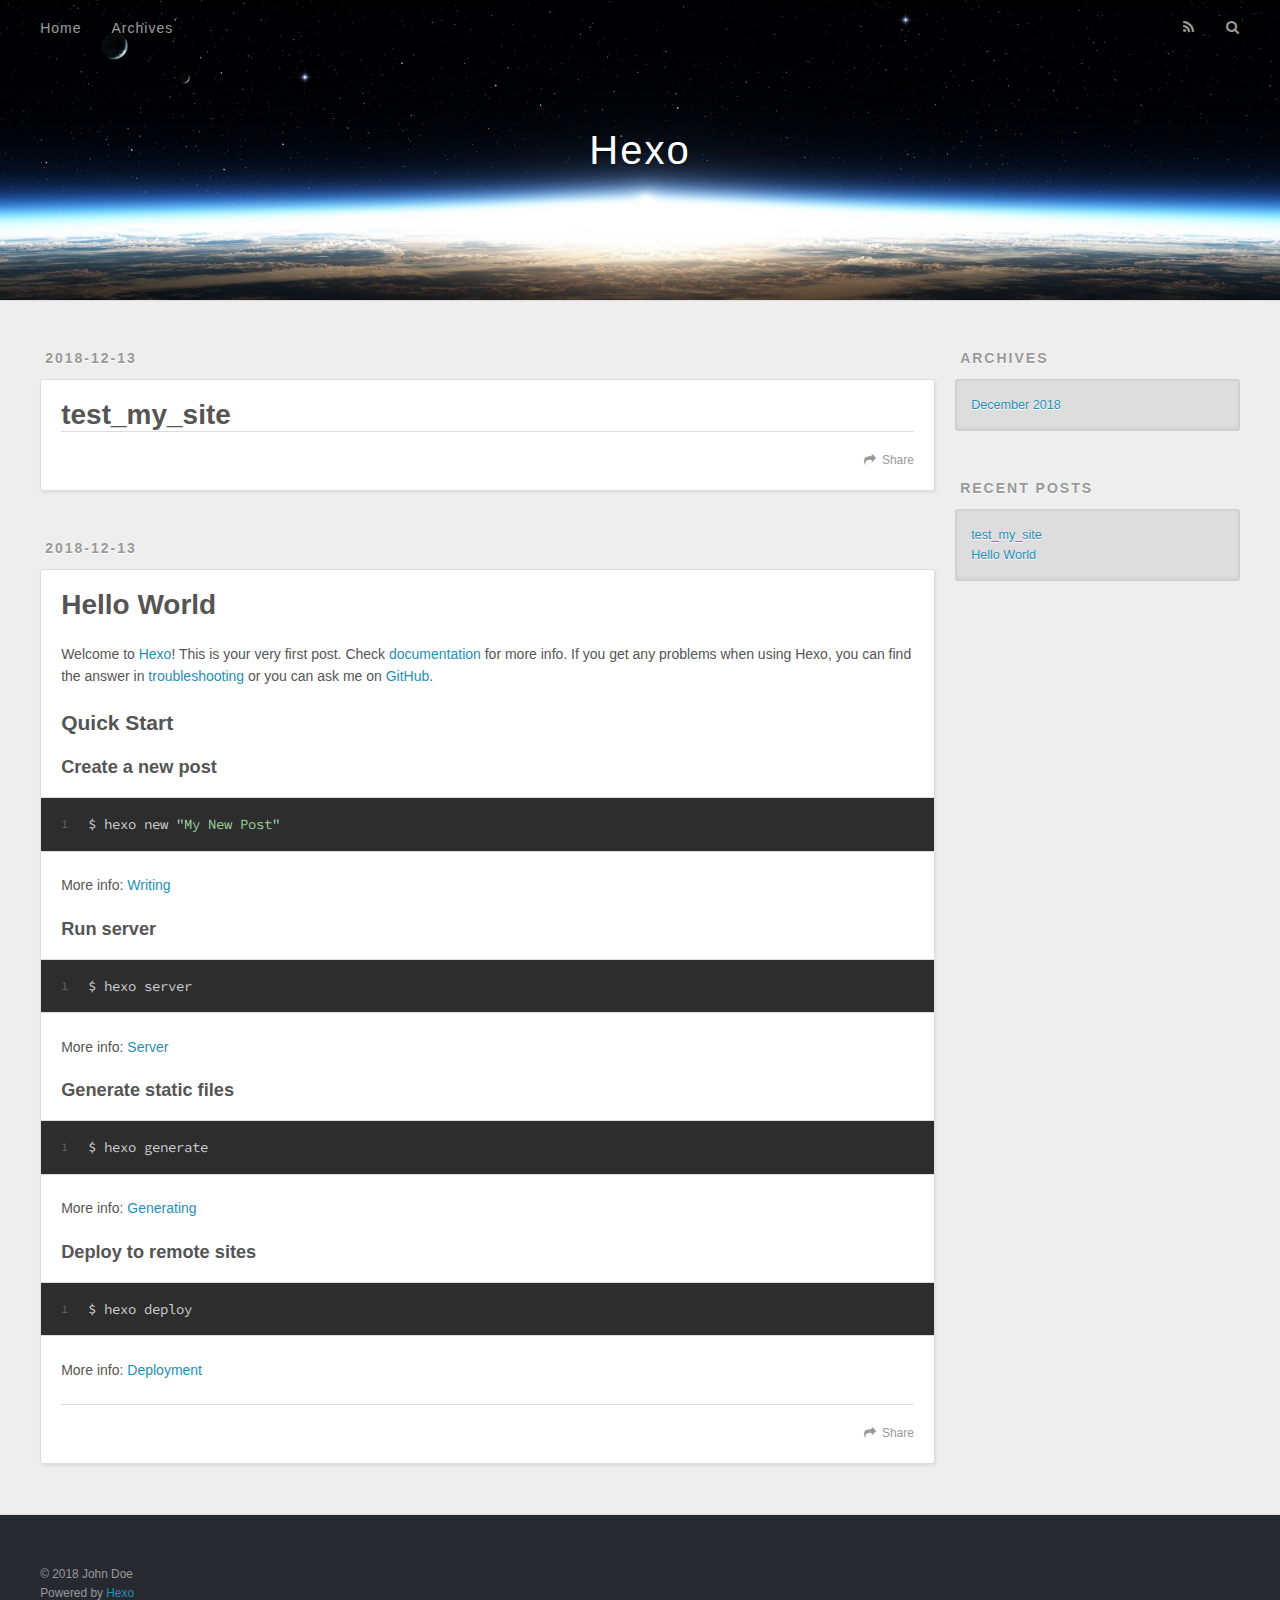
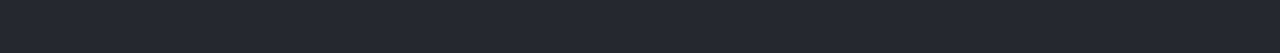
==== index.html @ b7f878c5 "Site updated: 2018-12-13 15:42:58" ====
<!DOCTYPE html>
<html>
<head><meta name="generator" content="Hexo 3.8.0">
  <meta charset="utf-8">
  

  
  <title>Hexo</title>
  <meta name="viewport" content="width=device-width, initial-scale=1, maximum-scale=1">
  <meta property="og:type" content="website">
<meta property="og:title" content="Hexo">
<meta property="og:url" content="http://yoursite.com/index.html">
<meta property="og:site_name" content="Hexo">
<meta property="og:locale" content="default">
<meta name="twitter:card" content="summary">
<meta name="twitter:title" content="Hexo">
  
    <link rel="alternate" href="/atom.xml" title="Hexo" type="application/atom+xml">
  
  
    <link rel="icon" href="/favicon.png">
  
  
    <link href="//fonts.googleapis.com/css?family=Source+Code+Pro" rel="stylesheet" type="text/css">
  
  <link rel="stylesheet" href="/css/style.css">
</head>
</html>
<body>
  <div id="container">
    <div id="wrap">
      <header id="header">
  <div id="banner"></div>
  <div id="header-outer" class="outer">
    <div id="header-title" class="inner">
      <h1 id="logo-wrap">
        <a href="/" id="logo">Hexo</a>
      </h1>
      
    </div>
    <div id="header-inner" class="inner">
      <nav id="main-nav">
        <a id="main-nav-toggle" class="nav-icon"></a>
        
          <a class="main-nav-link" href="/">Home</a>
        
          <a class="main-nav-link" href="/archives">Archives</a>
        
      </nav>
      <nav id="sub-nav">
        
          <a id="nav-rss-link" class="nav-icon" href="/atom.xml" title="RSS Feed"></a>
        
        <a id="nav-search-btn" class="nav-icon" title="Search"></a>
      </nav>
      <div id="search-form-wrap">
        <form action="//google.com/search" method="get" accept-charset="UTF-8" class="search-form"><input type="search" name="q" class="search-form-input" placeholder="Search"><button type="submit" class="search-form-submit">&#xF002;</button><input type="hidden" name="sitesearch" value="http://yoursite.com"></form>
      </div>
    </div>
  </div>
</header>
      <div class="outer">
        <section id="main">
  
    <article id="post-test-my-site" class="article article-type-post" itemscope="" itemprop="blogPost">
  <div class="article-meta">
    <a href="/2018/12/13/test-my-site/" class="article-date">
  <time datetime="2018-12-13T07:30:20.000Z" itemprop="datePublished">2018-12-13</time>
</a>
    
  </div>
  <div class="article-inner">
    
    
      <header class="article-header">
        
  
    <h1 itemprop="name">
      <a class="article-title" href="/2018/12/13/test-my-site/">test_my_site</a>
    </h1>
  

      </header>
    
    <div class="article-entry" itemprop="articleBody">
      
        
      
    </div>
    <footer class="article-footer">
      <a data-url="http://yoursite.com/2018/12/13/test-my-site/" data-id="cjpmaqon90001awyozvll0rcy" class="article-share-link">Share</a>
      
      
    </footer>
  </div>
  
</article>


  
    <article id="post-hello-world" class="article article-type-post" itemscope="" itemprop="blogPost">
  <div class="article-meta">
    <a href="/2018/12/13/hello-world/" class="article-date">
  <time datetime="2018-12-13T07:29:04.282Z" itemprop="datePublished">2018-12-13</time>
</a>
    
  </div>
  <div class="article-inner">
    
    
      <header class="article-header">
        
  
    <h1 itemprop="name">
      <a class="article-title" href="/2018/12/13/hello-world/">Hello World</a>
    </h1>
  

      </header>
    
    <div class="article-entry" itemprop="articleBody">
      
        <p>Welcome to <a href="https://hexo.io/" target="_blank" rel="noopener">Hexo</a>! This is your very first post. Check <a href="https://hexo.io/docs/" target="_blank" rel="noopener">documentation</a> for more info. If you get any problems when using Hexo, you can find the answer in <a href="https://hexo.io/docs/troubleshooting.html" target="_blank" rel="noopener">troubleshooting</a> or you can ask me on <a href="https://github.com/hexojs/hexo/issues" target="_blank" rel="noopener">GitHub</a>.</p>
<h2 id="Quick-Start"><a href="#Quick-Start" class="headerlink" title="Quick Start"></a>Quick Start</h2><h3 id="Create-a-new-post"><a href="#Create-a-new-post" class="headerlink" title="Create a new post"></a>Create a new post</h3><figure class="highlight bash"><table><tr><td class="gutter"><pre><span class="line">1</span><br></pre></td><td class="code"><pre><span class="line">$ hexo new <span class="string">"My New Post"</span></span><br></pre></td></tr></table></figure>
<p>More info: <a href="https://hexo.io/docs/writing.html" target="_blank" rel="noopener">Writing</a></p>
<h3 id="Run-server"><a href="#Run-server" class="headerlink" title="Run server"></a>Run server</h3><figure class="highlight bash"><table><tr><td class="gutter"><pre><span class="line">1</span><br></pre></td><td class="code"><pre><span class="line">$ hexo server</span><br></pre></td></tr></table></figure>
<p>More info: <a href="https://hexo.io/docs/server.html" target="_blank" rel="noopener">Server</a></p>
<h3 id="Generate-static-files"><a href="#Generate-static-files" class="headerlink" title="Generate static files"></a>Generate static files</h3><figure class="highlight bash"><table><tr><td class="gutter"><pre><span class="line">1</span><br></pre></td><td class="code"><pre><span class="line">$ hexo generate</span><br></pre></td></tr></table></figure>
<p>More info: <a href="https://hexo.io/docs/generating.html" target="_blank" rel="noopener">Generating</a></p>
<h3 id="Deploy-to-remote-sites"><a href="#Deploy-to-remote-sites" class="headerlink" title="Deploy to remote sites"></a>Deploy to remote sites</h3><figure class="highlight bash"><table><tr><td class="gutter"><pre><span class="line">1</span><br></pre></td><td class="code"><pre><span class="line">$ hexo deploy</span><br></pre></td></tr></table></figure>
<p>More info: <a href="https://hexo.io/docs/deployment.html" target="_blank" rel="noopener">Deployment</a></p>

      
    </div>
    <footer class="article-footer">
      <a data-url="http://yoursite.com/2018/12/13/hello-world/" data-id="cjpmaqomx0000awyopt0us8bt" class="article-share-link">Share</a>
      
      
    </footer>
  </div>
  
</article>


  


</section>
        
          <aside id="sidebar">
  
    

  
    

  
    
  
    
  <div class="widget-wrap">
    <h3 class="widget-title">Archives</h3>
    <div class="widget">
      <ul class="archive-list"><li class="archive-list-item"><a class="archive-list-link" href="/archives/2018/12/">December 2018</a></li></ul>
    </div>
  </div>


  
    
  <div class="widget-wrap">
    <h3 class="widget-title">Recent Posts</h3>
    <div class="widget">
      <ul>
        
          <li>
            <a href="/2018/12/13/test-my-site/">test_my_site</a>
          </li>
        
          <li>
            <a href="/2018/12/13/hello-world/">Hello World</a>
          </li>
        
      </ul>
    </div>
  </div>

  
</aside>
        
      </div>
      <footer id="footer">
  
  <div class="outer">
    <div id="footer-info" class="inner">
      &copy; 2018 John Doe<br>
      Powered by <a href="http://hexo.io/" target="_blank">Hexo</a>
    </div>
  </div>
</footer>
    </div>
    <nav id="mobile-nav">
  
    <a href="/" class="mobile-nav-link">Home</a>
  
    <a href="/archives" class="mobile-nav-link">Archives</a>
  
</nav>
    

<script src="//ajax.googleapis.com/ajax/libs/jquery/2.0.3/jquery.min.js"></script>


  <link rel="stylesheet" href="/fancybox/jquery.fancybox.css">
  <script src="/fancybox/jquery.fancybox.pack.js"></script>


<script src="/js/script.js"></script>



  </div>
</body>
</html>
---- css/style.css ----
body {
  width: 100%;
}
body:before,
body:after {
  content: "";
  display: table;
}
body:after {
  clear: both;
}
html,
body,
div,
span,
applet,
object,
iframe,
h1,
h2,
h3,
h4,
h5,
h6,
p,
blockquote,
pre,
a,
abbr,
acronym,
address,
big,
cite,
code,
del,
dfn,
em,
img,
ins,
kbd,
q,
s,
samp,
small,
strike,
strong,
sub,
sup,
tt,
var,
dl,
dt,
dd,
ol,
ul,
li,
fieldset,
form,
label,
legend,
table,
caption,
tbody,
tfoot,
thead,
tr,
th,
td {
  margin: 0;
  padding: 0;
  border: 0;
  outline: 0;
  font-weight: inherit;
  font-style: inherit;
  font-family: inherit;
  font-size: 100%;
  vertical-align: baseline;
}
body {
  line-height: 1;
  color: #000;
  background: #fff;
}
ol,
ul {
  list-style: none;
}
table {
  border-collapse: separate;
  border-spacing: 0;
  vertical-align: middle;
}
caption,
th,
td {
  text-align: left;
  font-weight: normal;
  vertical-align: middle;
}
a img {
  border: none;
}
input,
button {
  margin: 0;
  padding: 0;
}
input::-moz-focus-inner,
button::-moz-focus-inner {
  border: 0;
  padding: 0;
}
@font-face {
  font-family: FontAwesome;
  font-style: normal;
  font-weight: normal;
  src: url("fonts/fontawesome-webfont.eot?v=#4.0.3");
  src: url("fonts/fontawesome-webfont.eot?#iefix&v=#4.0.3") format("embedded-opentype"), url("fonts/fontawesome-webfont.woff?v=#4.0.3") format("woff"), url("fonts/fontawesome-webfont.ttf?v=#4.0.3") format("truetype"), url("fonts/fontawesome-webfont.svg#fontawesomeregular?v=#4.0.3") format("svg");
}
html,
body,
#container {
  height: 100%;
}
body {
  background: #eee;
  font: 14px -apple-system, BlinkMacSystemFont, "Segoe UI", "Roboto", "Oxygen", "Ubuntu", "Cantarell", "Fira Sans", "Droid Sans", "Helvetica Neue", sans-serif;
  -webkit-text-size-adjust: 100%;
}
.outer {
  max-width: 1220px;
  margin: 0 auto;
  padding: 0 20px;
}
.outer:before,
.outer:after {
  content: "";
  display: table;
}
.outer:after {
  clear: both;
}
.inner {
  display: inline;
  float: left;
  width: 98.33333333333333%;
  margin: 0 0.833333333333333%;
}
.left,
.alignleft {
  float: left;
}
.right,
.alignright {
  float: right;
}
.clear {
  clear: both;
}
#container {
  position: relative;
}
.mobile-nav-on {
  overflow: hidden;
}
#wrap {
  height: 100%;
  width: 100%;
  position: absolute;
  top: 0;
  left: 0;
  -webkit-transition: 0.2s ease-out;
  -moz-transition: 0.2s ease-out;
  -ms-transition: 0.2s ease-out;
  transition: 0.2s ease-out;
  z-index: 1;
  background: #eee;
}
.mobile-nav-on #wrap {
  left: 280px;
}
@media screen and (min-width: 768px) {
  #main {
    display: inline;
    float: left;
    width: 73.33333333333333%;
    margin: 0 0.833333333333333%;
  }
}
.article-date,
.article-category-link,
.archive-year,
.widget-title {
  text-decoration: none;
  text-transform: uppercase;
  letter-spacing: 2px;
  color: #999;
  margin-bottom: 1em;
  margin-left: 5px;
  line-height: 1em;
  text-shadow: 0 1px #fff;
  font-weight: bold;
}
.article-inner,
.archive-article-inner {
  background: #fff;
  -webkit-box-shadow: 1px 2px 3px #ddd;
  box-shadow: 1px 2px 3px #ddd;
  border: 1px solid #ddd;
  border-radius: 3px;
}
.article-entry h1,
.widget h1 {
  font-size: 2em;
}
.article-entry h2,
.widget h2 {
  font-size: 1.5em;
}
.article-entry h3,
.widget h3 {
  font-size: 1.3em;
}
.article-entry h4,
.widget h4 {
  font-size: 1.2em;
}
.article-entry h5,
.widget h5 {
  font-size: 1em;
}
.article-entry h6,
.widget h6 {
  font-size: 1em;
  color: #999;
}
.article-entry hr,
.widget hr {
  border: 1px dashed #ddd;
}
.article-entry strong,
.widget strong {
  font-weight: bold;
}
.article-entry em,
.widget em,
.article-entry cite,
.widget cite {
  font-style: italic;
}
.article-entry sup,
.widget sup,
.article-entry sub,
.widget sub {
  font-size: 0.75em;
  line-height: 0;
  position: relative;
  vertical-align: baseline;
}
.article-entry sup,
.widget sup {
  top: -0.5em;
}
.article-entry sub,
.widget sub {
  bottom: -0.2em;
}
.article-entry small,
.widget small {
  font-size: 0.85em;
}
.article-entry acronym,
.widget acronym,
.article-entry abbr,
.widget abbr {
  border-bottom: 1px dotted;
}
.article-entry ul,
.widget ul,
.article-entry ol,
.widget ol,
.article-entry dl,
.widget dl {
  margin: 0 20px;
  line-height: 1.6em;
}
.article-entry ul ul,
.widget ul ul,
.article-entry ol ul,
.widget ol ul,
.article-entry ul ol,
.widget ul ol,
.article-entry ol ol,
.widget ol ol {
  margin-top: 0;
  margin-bottom: 0;
}
.article-entry ul,
.widget ul {
  list-style: disc;
}
.article-entry ol,
.widget ol {
  list-style: decimal;
}
.article-entry dt,
.widget dt {
  font-weight: bold;
}
#header {
  height: 300px;
  position: relative;
  border-bottom: 1px solid #ddd;
}
#header:before,
#header:after {
  content: "";
  position: absolute;
  left: 0;
  right: 0;
  height: 40px;
}
#header:before {
  top: 0;
  background: -webkit-linear-gradient(rgba(0,0,0,0.2), transparent);
  background: -moz-linear-gradient(rgba(0,0,0,0.2), transparent);
  background: -ms-linear-gradient(rgba(0,0,0,0.2), transparent);
  background: linear-gradient(rgba(0,0,0,0.2), transparent);
}
#header:after {
  bottom: 0;
  background: -webkit-linear-gradient(transparent, rgba(0,0,0,0.2));
  background: -moz-linear-gradient(transparent, rgba(0,0,0,0.2));
  background: -ms-linear-gradient(transparent, rgba(0,0,0,0.2));
  background: linear-gradient(transparent, rgba(0,0,0,0.2));
}
#header-outer {
  height: 100%;
  position: relative;
}
#header-inner {
  position: relative;
  overflow: hidden;
}
#banner {
  position: absolute;
  top: 0;
  left: 0;
  width: 100%;
  height: 100%;
  background: url("images/banner.jpg") center #000;
  -webkit-background-size: cover;
  -moz-background-size: cover;
  background-size: cover;
  z-index: -1;
}
#header-title {
  text-align: center;
  height: 40px;
  position: absolute;
  top: 50%;
  left: 0;
  margin-top: -20px;
}
#logo,
#subtitle {
  text-decoration: none;
  color: #fff;
  font-weight: 300;
  text-shadow: 0 1px 4px rgba(0,0,0,0.3);
}
#logo {
  font-size: 40px;
  line-height: 40px;
  letter-spacing: 2px;
}
#subtitle {
  font-size: 16px;
  line-height: 16px;
  letter-spacing: 1px;
}
#subtitle-wrap {
  margin-top: 16px;
}
#main-nav {
  float: left;
  margin-left: -15px;
}
.nav-icon,
.main-nav-link {
  float: left;
  color: #fff;
  opacity: 0.6;
  text-decoration: none;
  text-shadow: 0 1px rgba(0,0,0,0.2);
  -webkit-transition: opacity 0.2s;
  -moz-transition: opacity 0.2s;
  -ms-transition: opacity 0.2s;
  transition: opacity 0.2s;
  display: block;
  padding: 20px 15px;
}
.nav-icon:hover,
.main-nav-link:hover {
  opacity: 1;
}
.nav-icon {
  font-family: FontAwesome;
  text-align: center;
  font-size: 14px;
  width: 14px;
  height: 14px;
  padding: 20px 15px;
  position: relative;
  cursor: pointer;
}
.main-nav-link {
  font-weight: 300;
  letter-spacing: 1px;
}
@media screen and (max-width: 479px) {
  .main-nav-link {
    display: none;
  }
}
#main-nav-toggle {
  display: none;
}
#main-nav-toggle:before {
  content: "\f0c9";
}
@media screen and (max-width: 479px) {
  #main-nav-toggle {
    display: block;
  }
}
#sub-nav {
  float: right;
  margin-right: -15px;
}
#nav-rss-link:before {
  content: "\f09e";
}
#nav-search-btn:before {
  content: "\f002";
}
#search-form-wrap {
  position: absolute;
  top: 15px;
  width: 150px;
  height: 30px;
  right: -150px;
  opacity: 0;
  -webkit-transition: 0.2s ease-out;
  -moz-transition: 0.2s ease-out;
  -ms-transition: 0.2s ease-out;
  transition: 0.2s ease-out;
}
#search-form-wrap.on {
  opacity: 1;
  right: 0;
}
@media screen and (max-width: 479px) {
  #search-form-wrap {
    width: 100%;
    right: -100%;
  }
}
.search-form {
  position: absolute;
  top: 0;
  left: 0;
  right: 0;
  background: #fff;
  padding: 5px 15px;
  border-radius: 15px;
  -webkit-box-shadow: 0 0 10px rgba(0,0,0,0.3);
  box-shadow: 0 0 10px rgba(0,0,0,0.3);
}
.search-form-input {
  border: none;
  background: none;
  color: #555;
  width: 100%;
  font: 13px -apple-system, BlinkMacSystemFont, "Segoe UI", "Roboto", "Oxygen", "Ubuntu", "Cantarell", "Fira Sans", "Droid Sans", "Helvetica Neue", sans-serif;
  outline: none;
}
.search-form-input::-webkit-search-results-decoration,
.search-form-input::-webkit-search-cancel-button {
  -webkit-appearance: none;
}
.search-form-submit {
  position: absolute;
  top: 50%;
  right: 10px;
  margin-top: -7px;
  font: 13px FontAwesome;
  border: none;
  background: none;
  color: #bbb;
  cursor: pointer;
}
.search-form-submit:hover,
.search-form-submit:focus {
  color: #777;
}
.article {
  margin: 50px 0;
}
.article-inner {
  overflow: hidden;
}
.article-meta:before,
.article-meta:after {
  content: "";
  display: table;
}
.article-meta:after {
  clear: both;
}
.article-date {
  float: left;
}
.article-category {
  float: left;
  line-height: 1em;
  color: #ccc;
  text-shadow: 0 1px #fff;
  margin-left: 8px;
}
.article-category:before {
  content: "\2022";
}
.article-category-link {
  margin: 0 12px 1em;
}
.article-header {
  padding: 20px 20px 0;
}
.article-title {
  text-decoration: none;
  font-size: 2em;
  font-weight: bold;
  color: #555;
  line-height: 1.1em;
  -webkit-transition: color 0.2s;
  -moz-transition: color 0.2s;
  -ms-transition: color 0.2s;
  transition: color 0.2s;
}
a.article-title:hover {
  color: #258fb8;
}
.article-entry {
  color: #555;
  padding: 0 20px;
}
.article-entry:before,
.article-entry:after {
  content: "";
  display: table;
}
.article-entry:after {
  clear: both;
}
.article-entry p,
.article-entry table {
  line-height: 1.6em;
  margin: 1.6em 0;
}
.article-entry h1,
.article-entry h2,
.article-entry h3,
.article-entry h4,
.article-entry h5,
.article-entry h6 {
  font-weight: bold;
}
.article-entry h1,
.article-entry h2,
.article-entry h3,
.article-entry h4,
.article-entry h5,
.article-entry h6 {
  line-height: 1.1em;
  margin: 1.1em 0;
}
.article-entry a {
  color: #258fb8;
  text-decoration: none;
}
.article-entry a:hover {
  text-decoration: underline;
}
.article-entry ul,
.article-entry ol,
.article-entry dl {
  margin-top: 1.6em;
  margin-bottom: 1.6em;
}
.article-entry img,
.article-entry video {
  max-width: 100%;
  height: auto;
  display: block;
  margin: auto;
}
.article-entry iframe {
  border: none;
}
.article-entry table {
  width: 100%;
  border-collapse: collapse;
  border-spacing: 0;
}
.article-entry th {
  font-weight: bold;
  border-bottom: 3px solid #ddd;
  padding-bottom: 0.5em;
}
.article-entry td {
  border-bottom: 1px solid #ddd;
  padding: 10px 0;
}
.article-entry blockquote {
  font-family: Georgia, "Times New Roman", serif;
  font-size: 1.4em;
  margin: 1.6em 20px;
  text-align: center;
}
.article-entry blockquote footer {
  font-size: 14px;
  margin: 1.6em 0;
  font-family: -apple-system, BlinkMacSystemFont, "Segoe UI", "Roboto", "Oxygen", "Ubuntu", "Cantarell", "Fira Sans", "Droid Sans", "Helvetica Neue", sans-serif;
}
.article-entry blockquote footer cite:before {
  content: "—";
  padding: 0 0.5em;
}
.article-entry .pullquote {
  text-align: left;
  width: 45%;
  margin: 0;
}
.article-entry .pullquote.left {
  margin-left: 0.5em;
  margin-right: 1em;
}
.article-entry .pullquote.right {
  margin-right: 0.5em;
  margin-left: 1em;
}
.article-entry .caption {
  color: #999;
  display: block;
  font-size: 0.9em;
  margin-top: 0.5em;
  position: relative;
  text-align: center;
}
.article-entry .video-container {
  position: relative;
  padding-top: 56.25%;
  height: 0;
  overflow: hidden;
}
.article-entry .video-container iframe,
.article-entry .video-container object,
.article-entry .video-container embed {
  position: absolute;
  top: 0;
  left: 0;
  width: 100%;
  height: 100%;
  margin-top: 0;
}
.article-more-link a {
  display: inline-block;
  line-height: 1em;
  padding: 6px 15px;
  border-radius: 15px;
  background: #eee;
  color: #999;
  text-shadow: 0 1px #fff;
  text-decoration: none;
}
.article-more-link a:hover {
  background: #258fb8;
  color: #fff;
  text-decoration: none;
  text-shadow: 0 1px #1e7293;
}
.article-footer {
  font-size: 0.85em;
  line-height: 1.6em;
  border-top: 1px solid #ddd;
  padding-top: 1.6em;
  margin: 0 20px 20px;
}
.article-footer:before,
.article-footer:after {
  content: "";
  display: table;
}
.article-footer:after {
  clear: both;
}
.article-footer a {
  color: #999;
  text-decoration: none;
}
.article-footer a:hover {
  color: #555;
}
.article-tag-list-item {
  float: left;
  margin-right: 10px;
}
.article-tag-list-link:before {
  content: "#";
}
.article-comment-link {
  float: right;
}
.article-comment-link:before {
  content: "\f075";
  font-family: FontAwesome;
  padding-right: 8px;
}
.article-share-link {
  cursor: pointer;
  float: right;
  margin-left: 20px;
}
.article-share-link:before {
  content: "\f064";
  font-family: FontAwesome;
  padding-right: 6px;
}
#article-nav {
  position: relative;
}
#article-nav:before,
#article-nav:after {
  content: "";
  display: table;
}
#article-nav:after {
  clear: both;
}
@media screen and (min-width: 768px) {
  #article-nav {
    margin: 50px 0;
  }
  #article-nav:before {
    width: 8px;
    height: 8px;
    position: absolute;
    top: 50%;
    left: 50%;
    margin-top: -4px;
    margin-left: -4px;
    content: "";
    border-radius: 50%;
    background: #ddd;
    -webkit-box-shadow: 0 1px 2px #fff;
    box-shadow: 0 1px 2px #fff;
  }
}
.article-nav-link-wrap {
  text-decoration: none;
  text-shadow: 0 1px #fff;
  color: #999;
  -webkit-box-sizing: border-box;
  -moz-box-sizing: border-box;
  box-sizing: border-box;
  margin-top: 50px;
  text-align: center;
  display: block;
}
.article-nav-link-wrap:hover {
  color: #555;
}
@media screen and (min-width: 768px) {
  .article-nav-link-wrap {
    width: 50%;
    margin-top: 0;
  }
}
@media screen and (min-width: 768px) {
  #article-nav-newer {
    float: left;
    text-align: right;
    padding-right: 20px;
  }
}
@media screen and (min-width: 768px) {
  #article-nav-older {
    float: right;
    text-align: left;
    padding-left: 20px;
  }
}
.article-nav-caption {
  text-transform: uppercase;
  letter-spacing: 2px;
  color: #ddd;
  line-height: 1em;
  font-weight: bold;
}
#article-nav-newer .article-nav-caption {
  margin-right: -2px;
}
.article-nav-title {
  font-size: 0.85em;
  line-height: 1.6em;
  margin-top: 0.5em;
}
.article-share-box {
  position: absolute;
  display: none;
  background: #fff;
  -webkit-box-shadow: 1px 2px 10px rgba(0,0,0,0.2);
  box-shadow: 1px 2px 10px rgba(0,0,0,0.2);
  border-radius: 3px;
  margin-left: -145px;
  overflow: hidden;
  z-index: 1;
}
.article-share-box.on {
  display: block;
}
.article-share-input {
  width: 100%;
  background: none;
  -webkit-box-sizing: border-box;
  -moz-box-sizing: border-box;
  box-sizing: border-box;
  font: 14px -apple-system, BlinkMacSystemFont, "Segoe UI", "Roboto", "Oxygen", "Ubuntu", "Cantarell", "Fira Sans", "Droid Sans", "Helvetica Neue", sans-serif;
  padding: 0 15px;
  color: #555;
  outline: none;
  border: 1px solid #ddd;
  border-radius: 3px 3px 0 0;
  height: 36px;
  line-height: 36px;
}
.article-share-links {
  background: #eee;
}
.article-share-links:before,
.article-share-links:after {
  content: "";
  display: table;
}
.article-share-links:after {
  clear: both;
}
.article-share-twitter,
.article-share-facebook,
.article-share-pinterest,
.article-share-google {
  width: 50px;
  height: 36px;
  display: block;
  float: left;
  position: relative;
  color: #999;
  text-shadow: 0 1px #fff;
}
.article-share-twitter:before,
.article-share-facebook:before,
.article-share-pinterest:before,
.article-share-google:before {
  font-size: 20px;
  font-family: FontAwesome;
  width: 20px;
  height: 20px;
  position: absolute;
  top: 50%;
  left: 50%;
  margin-top: -10px;
  margin-left: -10px;
  text-align: center;
}
.article-share-twitter:hover,
.article-share-facebook:hover,
.article-share-pinterest:hover,
.article-share-google:hover {
  color: #fff;
}
.article-share-twitter:before {
  content: "\f099";
}
.article-share-twitter:hover {
  background: #00aced;
  text-shadow: 0 1px #008abe;
}
.article-share-facebook:before {
  content: "\f09a";
}
.article-share-facebook:hover {
  background: #3b5998;
  text-shadow: 0 1px #2f477a;
}
.article-share-pinterest:before {
  content: "\f0d2";
}
.article-share-pinterest:hover {
  background: #cb2027;
  text-shadow: 0 1px #a21a1f;
}
.article-share-google:before {
  content: "\f0d5";
}
.article-share-google:hover {
  background: #dd4b39;
  text-shadow: 0 1px #be3221;
}
.article-gallery {
  background: #000;
  position: relative;
}
.article-gallery-photos {
  position: relative;
  overflow: hidden;
}
.article-gallery-img {
  display: none;
  max-width: 100%;
}
.article-gallery-img:first-child {
  display: block;
}
.article-gallery-img.loaded {
  position: absolute;
  display: block;
}
.article-gallery-img img {
  display: block;
  max-width: 100%;
  margin: 0 auto;
}
#comments {
  background: #fff;
  -webkit-box-shadow: 1px 2px 3px #ddd;
  box-shadow: 1px 2px 3px #ddd;
  padding: 20px;
  border: 1px solid #ddd;
  border-radius: 3px;
  margin: 50px 0;
}
#comments a {
  color: #258fb8;
}
.archives-wrap {
  margin: 50px 0;
}
.archives:before,
.archives:after {
  content: "";
  display: table;
}
.archives:after {
  clear: both;
}
.archive-year-wrap {
  margin-bottom: 1em;
}
.archives {
  -webkit-column-gap: 10px;
  -moz-column-gap: 10px;
  column-gap: 10px;
}
@media screen and (min-width: 480px) and (max-width: 767px) {
  .archives {
    -webkit-column-count: 2;
    -moz-column-count: 2;
    column-count: 2;
  }
}
@media screen and (min-width: 768px) {
  .archives {
    -webkit-column-count: 3;
    -moz-column-count: 3;
    column-count: 3;
  }
}
.archive-article {
  -webkit-column-break-inside: avoid;
  page-break-inside: avoid;
  overflow: hidden;
  break-inside: avoid-column;
}
.archive-article-inner {
  padding: 10px;
  margin-bottom: 15px;
}
.archive-article-title {
  text-decoration: none;
  font-weight: bold;
  color: #555;
  -webkit-transition: color 0.2s;
  -moz-transition: color 0.2s;
  -ms-transition: color 0.2s;
  transition: color 0.2s;
  line-height: 1.6em;
}
.archive-article-title:hover {
  color: #258fb8;
}
.archive-article-footer {
  margin-top: 1em;
}
.archive-article-date {
  color: #999;
  text-decoration: none;
  font-size: 0.85em;
  line-height: 1em;
  margin-bottom: 0.5em;
  display: block;
}
#page-nav {
  margin: 50px auto;
  background: #fff;
  -webkit-box-shadow: 1px 2px 3px #ddd;
  box-shadow: 1px 2px 3px #ddd;
  border: 1px solid #ddd;
  border-radius: 3px;
  text-align: center;
  color: #999;
  overflow: hidden;
}
#page-nav:before,
#page-nav:after {
  content: "";
  display: table;
}
#page-nav:after {
  clear: both;
}
#page-nav a,
#page-nav span {
  padding: 10px 20px;
  line-height: 1;
  height: 2ex;
}
#page-nav a {
  color: #999;
  text-decoration: none;
}
#page-nav a:hover {
  background: #999;
  color: #fff;
}
#page-nav .prev {
  float: left;
}
#page-nav .next {
  float: right;
}
#page-nav .page-number {
  display: inline-block;
}
@media screen and (max-width: 479px) {
  #page-nav .page-number {
    display: none;
  }
}
#page-nav .current {
  color: #555;
  font-weight: bold;
}
#page-nav .space {
  color: #ddd;
}
#footer {
  background: #262a30;
  padding: 50px 0;
  border-top: 1px solid #ddd;
  color: #999;
}
#footer a {
  color: #258fb8;
  text-decoration: none;
}
#footer a:hover {
  text-decoration: underline;
}
#footer-info {
  line-height: 1.6em;
  font-size: 0.85em;
}
.article-entry pre,
.article-entry .highlight {
  background: #2d2d2d;
  margin: 0 -20px;
  padding: 15px 20px;
  border-style: solid;
  border-color: #ddd;
  border-width: 1px 0;
  overflow: auto;
  color: #ccc;
  line-height: 22.400000000000002px;
}
.article-entry .highlight .gutter pre,
.article-entry .gist .gist-file .gist-data .line-numbers {
  color: #666;
  font-size: 0.85em;
}
.article-entry pre,
.article-entry code {
  font-family: "Source Code Pro", Consolas, Monaco, Menlo, Consolas, monospace;
}
.article-entry code {
  background: #eee;
  text-shadow: 0 1px #fff;
  padding: 0 0.3em;
}
.article-entry pre code {
  background: none;
  text-shadow: none;
  padding: 0;
}
.article-entry .highlight pre {
  border: none;
  margin: 0;
  padding: 0;
}
.article-entry .highlight table {
  margin: 0;
  width: auto;
}
.article-entry .highlight td {
  border: none;
  padding: 0;
}
.article-entry .highlight figcaption {
  font-size: 0.85em;
  color: #999;
  line-height: 1em;
  margin-bottom: 1em;
}
.article-entry .highlight figcaption:before,
.article-entry .highlight figcaption:after {
  content: "";
  display: table;
}
.article-entry .highlight figcaption:after {
  clear: both;
}
.article-entry .highlight figcaption a {
  float: right;
}
.article-entry .highlight .gutter pre {
  text-align: right;
  padding-right: 20px;
}
.article-entry .highlight .line {
  height: 22.400000000000002px;
}
.article-entry .highlight .line.marked {
  background: #515151;
}
.article-entry .gist {
  margin: 0 -20px;
  border-style: solid;
  border-color: #ddd;
  border-width: 1px 0;
  background: #2d2d2d;
  padding: 15px 20px 15px 0;
}
.article-entry .gist .gist-file {
  border: none;
  font-family: "Source Code Pro", Consolas, Monaco, Menlo, Consolas, monospace;
  margin: 0;
}
.article-entry .gist .gist-file .gist-data {
  background: none;
  border: none;
}
.article-entry .gist .gist-file .gist-data .line-numbers {
  background: none;
  border: none;
  padding: 0 20px 0 0;
}
.article-entry .gist .gist-file .gist-data .line-data {
  padding: 0 !important;
}
.article-entry .gist .gist-file .highlight {
  margin: 0;
  padding: 0;
  border: none;
}
.article-entry .gist .gist-file .gist-meta {
  background: #2d2d2d;
  color: #999;
  font: 0.85em -apple-system, BlinkMacSystemFont, "Segoe UI", "Roboto", "Oxygen", "Ubuntu", "Cantarell", "Fira Sans", "Droid Sans", "Helvetica Neue", sans-serif;
  text-shadow: 0 0;
  padding: 0;
  margin-top: 1em;
  margin-left: 20px;
}
.article-entry .gist .gist-file .gist-meta a {
  color: #258fb8;
  font-weight: normal;
}
.article-entry .gist .gist-file .gist-meta a:hover {
  text-decoration: underline;
}
pre .comment,
pre .title {
  color: #999;
}
pre .variable,
pre .attribute,
pre .tag,
pre .regexp,
pre .ruby .constant,
pre .xml .tag .title,
pre .xml .pi,
pre .xml .doctype,
pre .html .doctype,
pre .css .id,
pre .css .class,
pre .css .pseudo {
  color: #f2777a;
}
pre .number,
pre .preprocessor,
pre .built_in,
pre .literal,
pre .params,
pre .constant {
  color: #f99157;
}
pre .class,
pre .ruby .class .title,
pre .css .rules .attribute {
  color: #9c9;
}
pre .string,
pre .value,
pre .inheritance,
pre .header,
pre .ruby .symbol,
pre .xml .cdata {
  color: #9c9;
}
pre .css .hexcolor {
  color: #6cc;
}
pre .function,
pre .python .decorator,
pre .python .title,
pre .ruby .function .title,
pre .ruby .title .keyword,
pre .perl .sub,
pre .javascript .title,
pre .coffeescript .title {
  color: #69c;
}
pre .keyword,
pre .javascript .function {
  color: #c9c;
}
@media screen and (max-width: 479px) {
  #mobile-nav {
    position: absolute;
    top: 0;
    left: 0;
    width: 280px;
    height: 100%;
    background: #191919;
    border-right: 1px solid #fff;
  }
}
@media screen and (max-width: 479px) {
  .mobile-nav-link {
    display: block;
    color: #999;
    text-decoration: none;
    padding: 15px 20px;
    font-weight: bold;
  }
  .mobile-nav-link:hover {
    color: #fff;
  }
}
@media screen and (min-width: 768px) {
  #sidebar {
    display: inline;
    float: left;
    width: 23.333333333333332%;
    margin: 0 0.833333333333333%;
  }
}
.widget-wrap {
  margin: 50px 0;
}
.widget {
  color: #777;
  text-shadow: 0 1px #fff;
  background: #ddd;
  -webkit-box-shadow: 0 -1px 4px #ccc inset;
  box-shadow: 0 -1px 4px #ccc inset;
  border: 1px solid #ccc;
  padding: 15px;
  border-radius: 3px;
}
.widget a {
  color: #258fb8;
  text-decoration: none;
}
.widget a:hover {
  text-decoration: underline;
}
.widget ul ul,
.widget ol ul,
.widget dl ul,
.widget ul ol,
.widget ol ol,
.widget dl ol,
.widget ul dl,
.widget ol dl,
.widget dl dl {
  margin-left: 15px;
  list-style: disc;
}
.widget {
  line-height: 1.6em;
  word-wrap: break-word;
  font-size: 0.9em;
}
.widget ul,
.widget ol {
  list-style: none;
  margin: 0;
}
.widget ul ul,
.widget ol ul,
.widget ul ol,
.widget ol ol {
  margin: 0 20px;
}
.widget ul ul,
.widget ol ul {
  list-style: disc;
}
.widget ul ol,
.widget ol ol {
  list-style: decimal;
}
.category-list-count,
.tag-list-count,
.archive-list-count {
  padding-left: 5px;
  color: #999;
  font-size: 0.85em;
}
.category-list-count:before,
.tag-list-count:before,
.archive-list-count:before {
  content: "(";
}
.category-list-count:after,
.tag-list-count:after,
.archive-list-count:after {
  content: ")";
}
.tagcloud a {
  margin-right: 5px;
  display: inline-block;
}
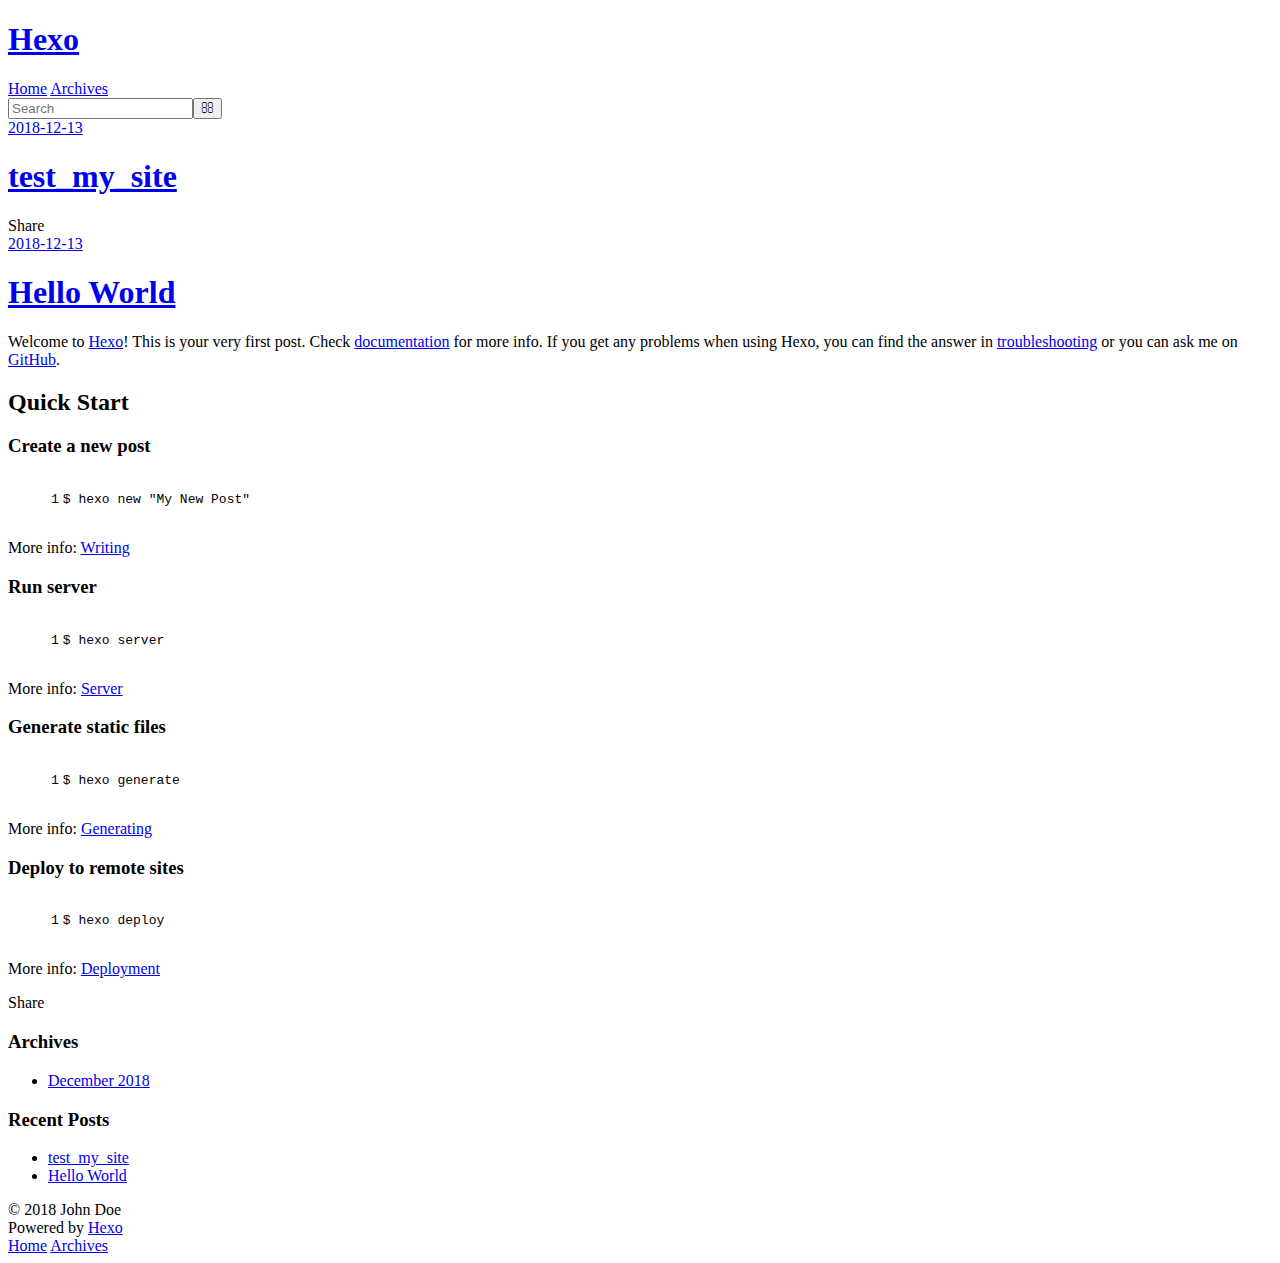
==== commit 3a37f628: "Site updated: 2018-12-13 15:52:59" ====
--- a/index.html
+++ b/index.html
@@ -9,13 +9,13 @@
   <meta name="viewport" content="width=device-width, initial-scale=1, maximum-scale=1">
   <meta property="og:type" content="website">
 <meta property="og:title" content="Hexo">
-<meta property="og:url" content="http://yoursite.com/index.html">
+<meta property="og:url" content="https://codejkh.github.io/study_blog/index.html">
 <meta property="og:site_name" content="Hexo">
 <meta property="og:locale" content="default">
 <meta name="twitter:card" content="summary">
 <meta name="twitter:title" content="Hexo">
   
-    <link rel="alternate" href="/atom.xml" title="Hexo" type="application/atom+xml">
+    <link rel="alternate" href="/study_blog/atom.xml" title="Hexo" type="application/atom+xml">
   
   
     <link rel="icon" href="/favicon.png">
@@ -23,7 +23,7 @@
   
     <link href="//fonts.googleapis.com/css?family=Source+Code+Pro" rel="stylesheet" type="text/css">
   
-  <link rel="stylesheet" href="/css/style.css">
+  <link rel="stylesheet" href="/study_blog/css/style.css">
 </head>
 </html>
 <body>
@@ -34,7 +34,7 @@
   <div id="header-outer" class="outer">
     <div id="header-title" class="inner">
       <h1 id="logo-wrap">
-        <a href="/" id="logo">Hexo</a>
+        <a href="/study_blog/" id="logo">Hexo</a>
       </h1>
       
     </div>
@@ -42,19 +42,19 @@
       <nav id="main-nav">
         <a id="main-nav-toggle" class="nav-icon"></a>
         
-          <a class="main-nav-link" href="/">Home</a>
-        
-          <a class="main-nav-link" href="/archives">Archives</a>
+          <a class="main-nav-link" href="/study_blog/">Home</a>
+        
+          <a class="main-nav-link" href="/study_blog/archives">Archives</a>
         
       </nav>
       <nav id="sub-nav">
         
-          <a id="nav-rss-link" class="nav-icon" href="/atom.xml" title="RSS Feed"></a>
+          <a id="nav-rss-link" class="nav-icon" href="/study_blog/atom.xml" title="RSS Feed"></a>
         
         <a id="nav-search-btn" class="nav-icon" title="Search"></a>
       </nav>
       <div id="search-form-wrap">
-        <form action="//google.com/search" method="get" accept-charset="UTF-8" class="search-form"><input type="search" name="q" class="search-form-input" placeholder="Search"><button type="submit" class="search-form-submit">&#xF002;</button><input type="hidden" name="sitesearch" value="http://yoursite.com"></form>
+        <form action="//google.com/search" method="get" accept-charset="UTF-8" class="search-form"><input type="search" name="q" class="search-form-input" placeholder="Search"><button type="submit" class="search-form-submit">&#xF002;</button><input type="hidden" name="sitesearch" value="https://codejkh.github.io/study_blog"></form>
       </div>
     </div>
   </div>
@@ -64,7 +64,7 @@
   
     <article id="post-test-my-site" class="article article-type-post" itemscope="" itemprop="blogPost">
   <div class="article-meta">
-    <a href="/2018/12/13/test-my-site/" class="article-date">
+    <a href="/study_blog/2018/12/13/test-my-site/" class="article-date">
   <time datetime="2018-12-13T07:30:20.000Z" itemprop="datePublished">2018-12-13</time>
 </a>
     
@@ -76,7 +76,7 @@
         
   
     <h1 itemprop="name">
-      <a class="article-title" href="/2018/12/13/test-my-site/">test_my_site</a>
+      <a class="article-title" href="/study_blog/2018/12/13/test-my-site/">test_my_site</a>
     </h1>
   
 
@@ -88,7 +88,7 @@
       
     </div>
     <footer class="article-footer">
-      <a data-url="http://yoursite.com/2018/12/13/test-my-site/" data-id="cjpmaqon90001awyozvll0rcy" class="article-share-link">Share</a>
+      <a data-url="https://codejkh.github.io/study_blog/2018/12/13/test-my-site/" data-id="cjpmb3ksr0001ebyo3tqpcu3e" class="article-share-link">Share</a>
       
       
     </footer>
@@ -100,7 +100,7 @@
   
     <article id="post-hello-world" class="article article-type-post" itemscope="" itemprop="blogPost">
   <div class="article-meta">
-    <a href="/2018/12/13/hello-world/" class="article-date">
+    <a href="/study_blog/2018/12/13/hello-world/" class="article-date">
   <time datetime="2018-12-13T07:29:04.282Z" itemprop="datePublished">2018-12-13</time>
 </a>
     
@@ -112,7 +112,7 @@
         
   
     <h1 itemprop="name">
-      <a class="article-title" href="/2018/12/13/hello-world/">Hello World</a>
+      <a class="article-title" href="/study_blog/2018/12/13/hello-world/">Hello World</a>
     </h1>
   
 
@@ -133,7 +133,7 @@
       
     </div>
     <footer class="article-footer">
-      <a data-url="http://yoursite.com/2018/12/13/hello-world/" data-id="cjpmaqomx0000awyopt0us8bt" class="article-share-link">Share</a>
+      <a data-url="https://codejkh.github.io/study_blog/2018/12/13/hello-world/" data-id="cjpmb3ksl0000ebyocl476we9" class="article-share-link">Share</a>
       
       
     </footer>
@@ -161,7 +161,7 @@
   <div class="widget-wrap">
     <h3 class="widget-title">Archives</h3>
     <div class="widget">
-      <ul class="archive-list"><li class="archive-list-item"><a class="archive-list-link" href="/archives/2018/12/">December 2018</a></li></ul>
+      <ul class="archive-list"><li class="archive-list-item"><a class="archive-list-link" href="/study_blog/archives/2018/12/">December 2018</a></li></ul>
     </div>
   </div>
 
@@ -174,11 +174,11 @@
       <ul>
         
           <li>
-            <a href="/2018/12/13/test-my-site/">test_my_site</a>
+            <a href="/study_blog/2018/12/13/test-my-site/">test_my_site</a>
           </li>
         
           <li>
-            <a href="/2018/12/13/hello-world/">Hello World</a>
+            <a href="/study_blog/2018/12/13/hello-world/">Hello World</a>
           </li>
         
       </ul>
@@ -201,9 +201,9 @@
     </div>
     <nav id="mobile-nav">
   
-    <a href="/" class="mobile-nav-link">Home</a>
-  
-    <a href="/archives" class="mobile-nav-link">Archives</a>
+    <a href="/study_blog/" class="mobile-nav-link">Home</a>
+  
+    <a href="/study_blog/archives" class="mobile-nav-link">Archives</a>
   
 </nav>
     
@@ -211,11 +211,11 @@
 <script src="//ajax.googleapis.com/ajax/libs/jquery/2.0.3/jquery.min.js"></script>
 
 
-  <link rel="stylesheet" href="/fancybox/jquery.fancybox.css">
-  <script src="/fancybox/jquery.fancybox.pack.js"></script>
-
-
-<script src="/js/script.js"></script>
+  <link rel="stylesheet" href="/study_blog/fancybox/jquery.fancybox.css">
+  <script src="/study_blog/fancybox/jquery.fancybox.pack.js"></script>
+
+
+<script src="/study_blog/js/script.js"></script>
 
 
 
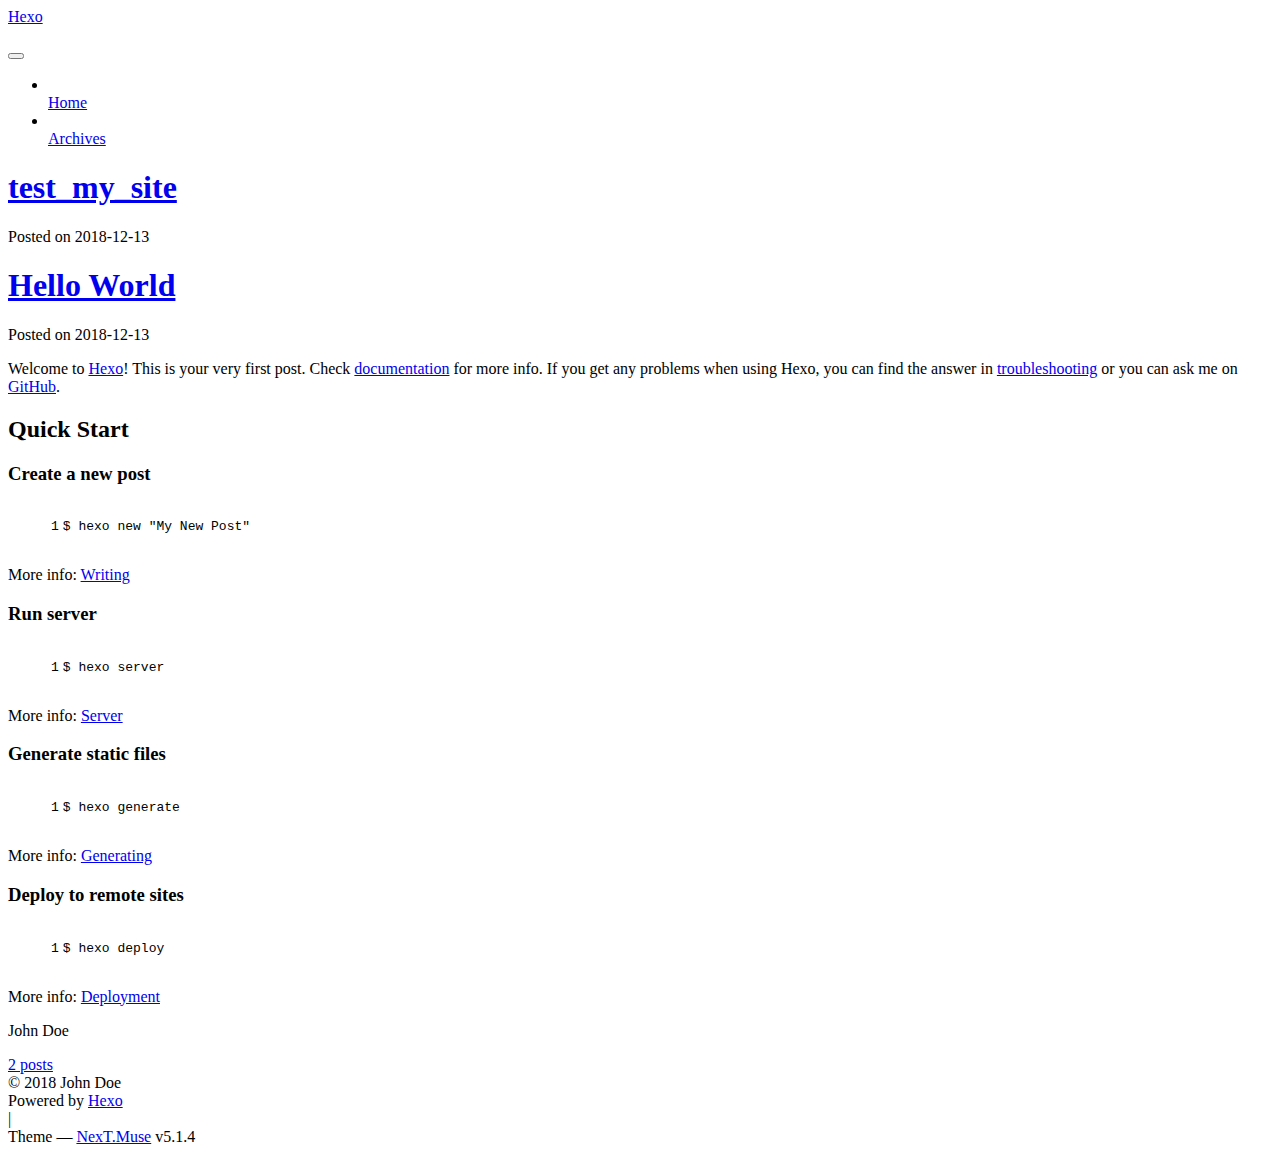
==== commit aa035bdc: "Site updated: 2018-12-13 15:59:25" ====
--- a/index.html
+++ b/index.html
@@ -1,126 +1,425 @@
 <!DOCTYPE html>
-<html>
+
+
+
+  
+
+
+<html class="theme-next muse use-motion" lang="">
 <head><meta name="generator" content="Hexo 3.8.0">
-  <meta charset="utf-8">
-  
-
-  
-  <title>Hexo</title>
-  <meta name="viewport" content="width=device-width, initial-scale=1, maximum-scale=1">
-  <meta property="og:type" content="website">
+  <meta charset="UTF-8">
+<meta http-equiv="X-UA-Compatible" content="IE=edge">
+<meta name="viewport" content="width=device-width, initial-scale=1, maximum-scale=1">
+<meta name="theme-color" content="#222">
+
+
+
+
+
+
+
+
+
+<meta http-equiv="Cache-Control" content="no-transform">
+<meta http-equiv="Cache-Control" content="no-siteapp">
+
+
+
+
+
+
+
+
+
+
+
+
+
+
+
+
+  
+  
+  <link href="/study_blog/lib/fancybox/source/jquery.fancybox.css?v=2.1.5" rel="stylesheet" type="text/css">
+
+
+
+
+
+
+
+<link href="/study_blog/lib/font-awesome/css/font-awesome.min.css?v=4.6.2" rel="stylesheet" type="text/css">
+
+<link href="/study_blog/css/main.css?v=5.1.4" rel="stylesheet" type="text/css">
+
+
+  <link rel="apple-touch-icon" sizes="180x180" href="/study_blog/images/apple-touch-icon-next.png?v=5.1.4">
+
+
+  <link rel="icon" type="image/png" sizes="32x32" href="/study_blog/images/favicon-32x32-next.png?v=5.1.4">
+
+
+  <link rel="icon" type="image/png" sizes="16x16" href="/study_blog/images/favicon-16x16-next.png?v=5.1.4">
+
+
+  <link rel="mask-icon" href="/study_blog/images/logo.svg?v=5.1.4" color="#222">
+
+
+
+
+
+  <meta name="keywords" content="Hexo, NexT">
+
+
+
+
+
+
+
+
+
+
+<meta property="og:type" content="website">
 <meta property="og:title" content="Hexo">
 <meta property="og:url" content="https://codejkh.github.io/study_blog/index.html">
 <meta property="og:site_name" content="Hexo">
 <meta property="og:locale" content="default">
 <meta name="twitter:card" content="summary">
 <meta name="twitter:title" content="Hexo">
-  
-    <link rel="alternate" href="/study_blog/atom.xml" title="Hexo" type="application/atom+xml">
-  
-  
-    <link rel="icon" href="/favicon.png">
-  
-  
-    <link href="//fonts.googleapis.com/css?family=Source+Code+Pro" rel="stylesheet" type="text/css">
-  
-  <link rel="stylesheet" href="/study_blog/css/style.css">
+
+
+
+<script type="text/javascript" id="hexo.configurations">
+  var NexT = window.NexT || {};
+  var CONFIG = {
+    root: '/study_blog/',
+    scheme: 'Muse',
+    version: '5.1.4',
+    sidebar: {"position":"left","display":"post","offset":12,"b2t":false,"scrollpercent":false,"onmobile":false},
+    fancybox: true,
+    tabs: true,
+    motion: {"enable":true,"async":false,"transition":{"post_block":"fadeIn","post_header":"slideDownIn","post_body":"slideDownIn","coll_header":"slideLeftIn","sidebar":"slideUpIn"}},
+    duoshuo: {
+      userId: '0',
+      author: 'Author'
+    },
+    algolia: {
+      applicationID: '',
+      apiKey: '',
+      indexName: '',
+      hits: {"per_page":10},
+      labels: {"input_placeholder":"Search for Posts","hits_empty":"We didn't find any results for the search: ${query}","hits_stats":"${hits} results found in ${time} ms"}
+    }
+  };
+</script>
+
+
+
+  <link rel="canonical" href="https://codejkh.github.io/study_blog/">
+
+
+
+
+
+  <title>Hexo</title>
+  
+
+
+
+
+
+
+
+
 </head>
-</html>
-<body>
-  <div id="container">
-    <div id="wrap">
-      <header id="header">
-  <div id="banner"></div>
-  <div id="header-outer" class="outer">
-    <div id="header-title" class="inner">
-      <h1 id="logo-wrap">
-        <a href="/study_blog/" id="logo">Hexo</a>
-      </h1>
-      
+
+<body itemscope="" itemtype="http://schema.org/WebPage" lang="default">
+
+  
+  
+    
+  
+
+  <div class="container sidebar-position-left 
+  page-home">
+    <div class="headband"></div>
+
+    <header id="header" class="header" itemscope="" itemtype="http://schema.org/WPHeader">
+      <div class="header-inner"><div class="site-brand-wrapper">
+  <div class="site-meta ">
+    
+
+    <div class="custom-logo-site-title">
+      <a href="/study_blog/" class="brand" rel="start">
+        <span class="logo-line-before"><i></i></span>
+        <span class="site-title">Hexo</span>
+        <span class="logo-line-after"><i></i></span>
+      </a>
     </div>
-    <div id="header-inner" class="inner">
-      <nav id="main-nav">
-        <a id="main-nav-toggle" class="nav-icon"></a>
-        
-          <a class="main-nav-link" href="/study_blog/">Home</a>
-        
-          <a class="main-nav-link" href="/study_blog/archives">Archives</a>
-        
-      </nav>
-      <nav id="sub-nav">
-        
-          <a id="nav-rss-link" class="nav-icon" href="/study_blog/atom.xml" title="RSS Feed"></a>
-        
-        <a id="nav-search-btn" class="nav-icon" title="Search"></a>
-      </nav>
-      <div id="search-form-wrap">
-        <form action="//google.com/search" method="get" accept-charset="UTF-8" class="search-form"><input type="search" name="q" class="search-form-input" placeholder="Search"><button type="submit" class="search-form-submit">&#xF002;</button><input type="hidden" name="sitesearch" value="https://codejkh.github.io/study_blog"></form>
-      </div>
+      
+        <p class="site-subtitle"></p>
+      
+  </div>
+
+  <div class="site-nav-toggle">
+    <button>
+      <span class="btn-bar"></span>
+      <span class="btn-bar"></span>
+      <span class="btn-bar"></span>
+    </button>
+  </div>
+</div>
+
+<nav class="site-nav">
+  
+
+  
+    <ul id="menu" class="menu">
+      
+        
+        <li class="menu-item menu-item-home">
+          <a href="/study_blog/" rel="section">
+            
+              <i class="menu-item-icon fa fa-fw fa-home"></i> <br>
+            
+            Home
+          </a>
+        </li>
+      
+        
+        <li class="menu-item menu-item-archives">
+          <a href="/study_blog/archives/" rel="section">
+            
+              <i class="menu-item-icon fa fa-fw fa-archive"></i> <br>
+            
+            Archives
+          </a>
+        </li>
+      
+
+      
+    </ul>
+  
+
+  
+</nav>
+
+
+
+ </div>
+    </header>
+
+    <main id="main" class="main">
+      <div class="main-inner">
+        <div class="content-wrap">
+          <div id="content" class="content">
+            
+  <section id="posts" class="posts-expand">
+    
+      
+
+  
+
+  
+  
+  
+
+  <article class="post post-type-normal" itemscope="" itemtype="http://schema.org/Article">
+  
+  
+  
+  <div class="post-block">
+    <link itemprop="mainEntityOfPage" href="https://codejkh.github.io/study_blog/study_blog/2018/12/13/test-my-site/">
+
+    <span hidden itemprop="author" itemscope="" itemtype="http://schema.org/Person">
+      <meta itemprop="name" content="John Doe">
+      <meta itemprop="description" content="">
+      <meta itemprop="image" content="/study_blog/images/avatar.gif">
+    </span>
+
+    <span hidden itemprop="publisher" itemscope="" itemtype="http://schema.org/Organization">
+      <meta itemprop="name" content="Hexo">
+    </span>
+
+    
+      <header class="post-header">
+
+        
+        
+          <h1 class="post-title" itemprop="name headline">
+                
+                <a class="post-title-link" href="/study_blog/2018/12/13/test-my-site/" itemprop="url">test_my_site</a></h1>
+        
+
+        <div class="post-meta">
+          <span class="post-time">
+            
+              <span class="post-meta-item-icon">
+                <i class="fa fa-calendar-o"></i>
+              </span>
+              
+                <span class="post-meta-item-text">Posted on</span>
+              
+              <time title="Post created" itemprop="dateCreated datePublished" datetime="2018-12-13T15:30:20+08:00">
+                2018-12-13
+              </time>
+            
+
+            
+
+            
+          </span>
+
+          
+
+          
+            
+          
+
+          
+          
+
+          
+
+          
+
+          
+
+        </div>
+      </header>
+    
+
+    
+    
+    
+    <div class="post-body" itemprop="articleBody">
+
+      
+      
+
+      
+        
+          
+            
+          
+        
+      
     </div>
-  </div>
-</header>
-      <div class="outer">
-        <section id="main">
-  
-    <article id="post-test-my-site" class="article article-type-post" itemscope="" itemprop="blogPost">
-  <div class="article-meta">
-    <a href="/study_blog/2018/12/13/test-my-site/" class="article-date">
-  <time datetime="2018-12-13T07:30:20.000Z" itemprop="datePublished">2018-12-13</time>
-</a>
-    
-  </div>
-  <div class="article-inner">
-    
-    
-      <header class="article-header">
-        
-  
-    <h1 itemprop="name">
-      <a class="article-title" href="/study_blog/2018/12/13/test-my-site/">test_my_site</a>
-    </h1>
-  
-
-      </header>
-    
-    <div class="article-entry" itemprop="articleBody">
-      
-        
-      
-    </div>
-    <footer class="article-footer">
-      <a data-url="https://codejkh.github.io/study_blog/2018/12/13/test-my-site/" data-id="cjpmb3ksr0001ebyo3tqpcu3e" class="article-share-link">Share</a>
-      
+    
+    
+    
+
+    
+
+    
+
+    
+
+    <footer class="post-footer">
+      
+
+      
+
+      
+
+      
+      
+        <div class="post-eof"></div>
       
     </footer>
   </div>
   
-</article>
-
-
-  
-    <article id="post-hello-world" class="article article-type-post" itemscope="" itemprop="blogPost">
-  <div class="article-meta">
-    <a href="/study_blog/2018/12/13/hello-world/" class="article-date">
-  <time datetime="2018-12-13T07:29:04.282Z" itemprop="datePublished">2018-12-13</time>
-</a>
-    
-  </div>
-  <div class="article-inner">
-    
-    
-      <header class="article-header">
-        
-  
-    <h1 itemprop="name">
-      <a class="article-title" href="/study_blog/2018/12/13/hello-world/">Hello World</a>
-    </h1>
-  
-
+  
+  
+  </article>
+
+
+    
+      
+
+  
+
+  
+  
+  
+
+  <article class="post post-type-normal" itemscope="" itemtype="http://schema.org/Article">
+  
+  
+  
+  <div class="post-block">
+    <link itemprop="mainEntityOfPage" href="https://codejkh.github.io/study_blog/study_blog/2018/12/13/hello-world/">
+
+    <span hidden itemprop="author" itemscope="" itemtype="http://schema.org/Person">
+      <meta itemprop="name" content="John Doe">
+      <meta itemprop="description" content="">
+      <meta itemprop="image" content="/study_blog/images/avatar.gif">
+    </span>
+
+    <span hidden itemprop="publisher" itemscope="" itemtype="http://schema.org/Organization">
+      <meta itemprop="name" content="Hexo">
+    </span>
+
+    
+      <header class="post-header">
+
+        
+        
+          <h1 class="post-title" itemprop="name headline">
+                
+                <a class="post-title-link" href="/study_blog/2018/12/13/hello-world/" itemprop="url">Hello World</a></h1>
+        
+
+        <div class="post-meta">
+          <span class="post-time">
+            
+              <span class="post-meta-item-icon">
+                <i class="fa fa-calendar-o"></i>
+              </span>
+              
+                <span class="post-meta-item-text">Posted on</span>
+              
+              <time title="Post created" itemprop="dateCreated datePublished" datetime="2018-12-13T15:29:04+08:00">
+                2018-12-13
+              </time>
+            
+
+            
+
+            
+          </span>
+
+          
+
+          
+            
+          
+
+          
+          
+
+          
+
+          
+
+          
+
+        </div>
       </header>
     
-    <div class="article-entry" itemprop="articleBody">
-      
-        <p>Welcome to <a href="https://hexo.io/" target="_blank" rel="noopener">Hexo</a>! This is your very first post. Check <a href="https://hexo.io/docs/" target="_blank" rel="noopener">documentation</a> for more info. If you get any problems when using Hexo, you can find the answer in <a href="https://hexo.io/docs/troubleshooting.html" target="_blank" rel="noopener">troubleshooting</a> or you can ask me on <a href="https://github.com/hexojs/hexo/issues" target="_blank" rel="noopener">GitHub</a>.</p>
+
+    
+    
+    
+    <div class="post-body" itemprop="articleBody">
+
+      
+      
+
+      
+        
+          
+            <p>Welcome to <a href="https://hexo.io/" target="_blank" rel="noopener">Hexo</a>! This is your very first post. Check <a href="https://hexo.io/docs/" target="_blank" rel="noopener">documentation</a> for more info. If you get any problems when using Hexo, you can find the answer in <a href="https://hexo.io/docs/troubleshooting.html" target="_blank" rel="noopener">troubleshooting</a> or you can ask me on <a href="https://github.com/hexojs/hexo/issues" target="_blank" rel="noopener">GitHub</a>.</p>
 <h2 id="Quick-Start"><a href="#Quick-Start" class="headerlink" title="Quick Start"></a>Quick Start</h2><h3 id="Create-a-new-post"><a href="#Create-a-new-post" class="headerlink" title="Create a new post"></a>Create a new post</h3><figure class="highlight bash"><table><tr><td class="gutter"><pre><span class="line">1</span><br></pre></td><td class="code"><pre><span class="line">$ hexo new <span class="string">"My New Post"</span></span><br></pre></td></tr></table></figure>
 <p>More info: <a href="https://hexo.io/docs/writing.html" target="_blank" rel="noopener">Writing</a></p>
 <h3 id="Run-server"><a href="#Run-server" class="headerlink" title="Run server"></a>Run server</h3><figure class="highlight bash"><table><tr><td class="gutter"><pre><span class="line">1</span><br></pre></td><td class="code"><pre><span class="line">$ hexo server</span><br></pre></td></tr></table></figure>
@@ -130,95 +429,307 @@
 <h3 id="Deploy-to-remote-sites"><a href="#Deploy-to-remote-sites" class="headerlink" title="Deploy to remote sites"></a>Deploy to remote sites</h3><figure class="highlight bash"><table><tr><td class="gutter"><pre><span class="line">1</span><br></pre></td><td class="code"><pre><span class="line">$ hexo deploy</span><br></pre></td></tr></table></figure>
 <p>More info: <a href="https://hexo.io/docs/deployment.html" target="_blank" rel="noopener">Deployment</a></p>
 
+          
+        
       
     </div>
-    <footer class="article-footer">
-      <a data-url="https://codejkh.github.io/study_blog/2018/12/13/hello-world/" data-id="cjpmb3ksl0000ebyocl476we9" class="article-share-link">Share</a>
-      
+    
+    
+    
+
+    
+
+    
+
+    
+
+    <footer class="post-footer">
+      
+
+      
+
+      
+
+      
+      
+        <div class="post-eof"></div>
       
     </footer>
   </div>
   
-</article>
-
-
-  
-
-
-</section>
-        
-          <aside id="sidebar">
-  
-    
-
-  
-    
-
-  
-    
-  
-    
-  <div class="widget-wrap">
-    <h3 class="widget-title">Archives</h3>
-    <div class="widget">
-      <ul class="archive-list"><li class="archive-list-item"><a class="archive-list-link" href="/study_blog/archives/2018/12/">December 2018</a></li></ul>
+  
+  
+  </article>
+
+
+    
+  </section>
+
+  
+
+
+          </div>
+          
+
+
+          
+
+        </div>
+        
+          
+  
+  <div class="sidebar-toggle">
+    <div class="sidebar-toggle-line-wrap">
+      <span class="sidebar-toggle-line sidebar-toggle-line-first"></span>
+      <span class="sidebar-toggle-line sidebar-toggle-line-middle"></span>
+      <span class="sidebar-toggle-line sidebar-toggle-line-last"></span>
     </div>
   </div>
 
-
-  
-    
-  <div class="widget-wrap">
-    <h3 class="widget-title">Recent Posts</h3>
-    <div class="widget">
-      <ul>
-        
-          <li>
-            <a href="/study_blog/2018/12/13/test-my-site/">test_my_site</a>
-          </li>
-        
-          <li>
-            <a href="/study_blog/2018/12/13/hello-world/">Hello World</a>
-          </li>
-        
-      </ul>
+  <aside id="sidebar" class="sidebar">
+    
+    <div class="sidebar-inner">
+
+      
+
+      
+
+      <section class="site-overview-wrap sidebar-panel sidebar-panel-active">
+        <div class="site-overview">
+          <div class="site-author motion-element" itemprop="author" itemscope="" itemtype="http://schema.org/Person">
+            
+              <p class="site-author-name" itemprop="name">John Doe</p>
+              <p class="site-description motion-element" itemprop="description"></p>
+          </div>
+
+          <nav class="site-state motion-element">
+
+            
+              <div class="site-state-item site-state-posts">
+              
+                <a href="/study_blog/archives/">
+              
+                  <span class="site-state-item-count">2</span>
+                  <span class="site-state-item-name">posts</span>
+                </a>
+              </div>
+            
+
+            
+
+            
+
+          </nav>
+
+          
+
+          
+
+          
+          
+
+          
+          
+
+          
+
+        </div>
+      </section>
+
+      
+
+      
+
     </div>
+  </aside>
+
+
+        
+      </div>
+    </main>
+
+    <footer id="footer" class="footer">
+      <div class="footer-inner">
+        <div class="copyright">&copy; <span itemprop="copyrightYear">2018</span>
+  <span class="with-love">
+    <i class="fa fa-user"></i>
+  </span>
+  <span class="author" itemprop="copyrightHolder">John Doe</span>
+
+  
+</div>
+
+
+  <div class="powered-by">Powered by <a class="theme-link" target="_blank" href="https://hexo.io">Hexo</a></div>
+
+
+
+  <span class="post-meta-divider">|</span>
+
+
+
+  <div class="theme-info">Theme &mdash; <a class="theme-link" target="_blank" href="https://github.com/iissnan/hexo-theme-next">NexT.Muse</a> v5.1.4</div>
+
+
+
+
+        
+
+
+
+
+
+
+
+        
+      </div>
+    </footer>
+
+    
+      <div class="back-to-top">
+        <i class="fa fa-arrow-up"></i>
+        
+      </div>
+    
+
+    
+
   </div>
 
   
-</aside>
-        
-      </div>
-      <footer id="footer">
-  
-  <div class="outer">
-    <div id="footer-info" class="inner">
-      &copy; 2018 John Doe<br>
-      Powered by <a href="http://hexo.io/" target="_blank">Hexo</a>
-    </div>
-  </div>
-</footer>
-    </div>
-    <nav id="mobile-nav">
-  
-    <a href="/study_blog/" class="mobile-nav-link">Home</a>
-  
-    <a href="/study_blog/archives" class="mobile-nav-link">Archives</a>
-  
-</nav>
-    
-
-<script src="//ajax.googleapis.com/ajax/libs/jquery/2.0.3/jquery.min.js"></script>
-
-
-  <link rel="stylesheet" href="/study_blog/fancybox/jquery.fancybox.css">
-  <script src="/study_blog/fancybox/jquery.fancybox.pack.js"></script>
-
-
-<script src="/study_blog/js/script.js"></script>
-
-
-
-  </div>
+
+<script type="text/javascript">
+  if (Object.prototype.toString.call(window.Promise) !== '[object Function]') {
+    window.Promise = null;
+  }
+</script>
+
+
+
+
+
+
+
+
+
+  
+
+
+
+
+
+
+
+
+
+
+
+
+  
+  
+    <script type="text/javascript" src="/study_blog/lib/jquery/index.js?v=2.1.3"></script>
+  
+
+  
+  
+    <script type="text/javascript" src="/study_blog/lib/fastclick/lib/fastclick.min.js?v=1.0.6"></script>
+  
+
+  
+  
+    <script type="text/javascript" src="/study_blog/lib/jquery_lazyload/jquery.lazyload.js?v=1.9.7"></script>
+  
+
+  
+  
+    <script type="text/javascript" src="/study_blog/lib/velocity/velocity.min.js?v=1.2.1"></script>
+  
+
+  
+  
+    <script type="text/javascript" src="/study_blog/lib/velocity/velocity.ui.min.js?v=1.2.1"></script>
+  
+
+  
+  
+    <script type="text/javascript" src="/study_blog/lib/fancybox/source/jquery.fancybox.pack.js?v=2.1.5"></script>
+  
+
+
+  
+
+
+  <script type="text/javascript" src="/study_blog/js/src/utils.js?v=5.1.4"></script>
+
+  <script type="text/javascript" src="/study_blog/js/src/motion.js?v=5.1.4"></script>
+
+
+
+  
+  
+
+  
+
+  
+
+
+  <script type="text/javascript" src="/study_blog/js/src/bootstrap.js?v=5.1.4"></script>
+
+
+
+  
+
+
+  
+
+
+
+
+	
+
+
+
+
+
+  
+
+
+
+
+
+  
+
+
+
+
+
+
+
+
+
+
+
+
+  
+
+
+
+
+
+  
+
+  
+
+  
+
+  
+  
+
+  
+
+  
+
+  
+
 </body>
-</html>+</html>
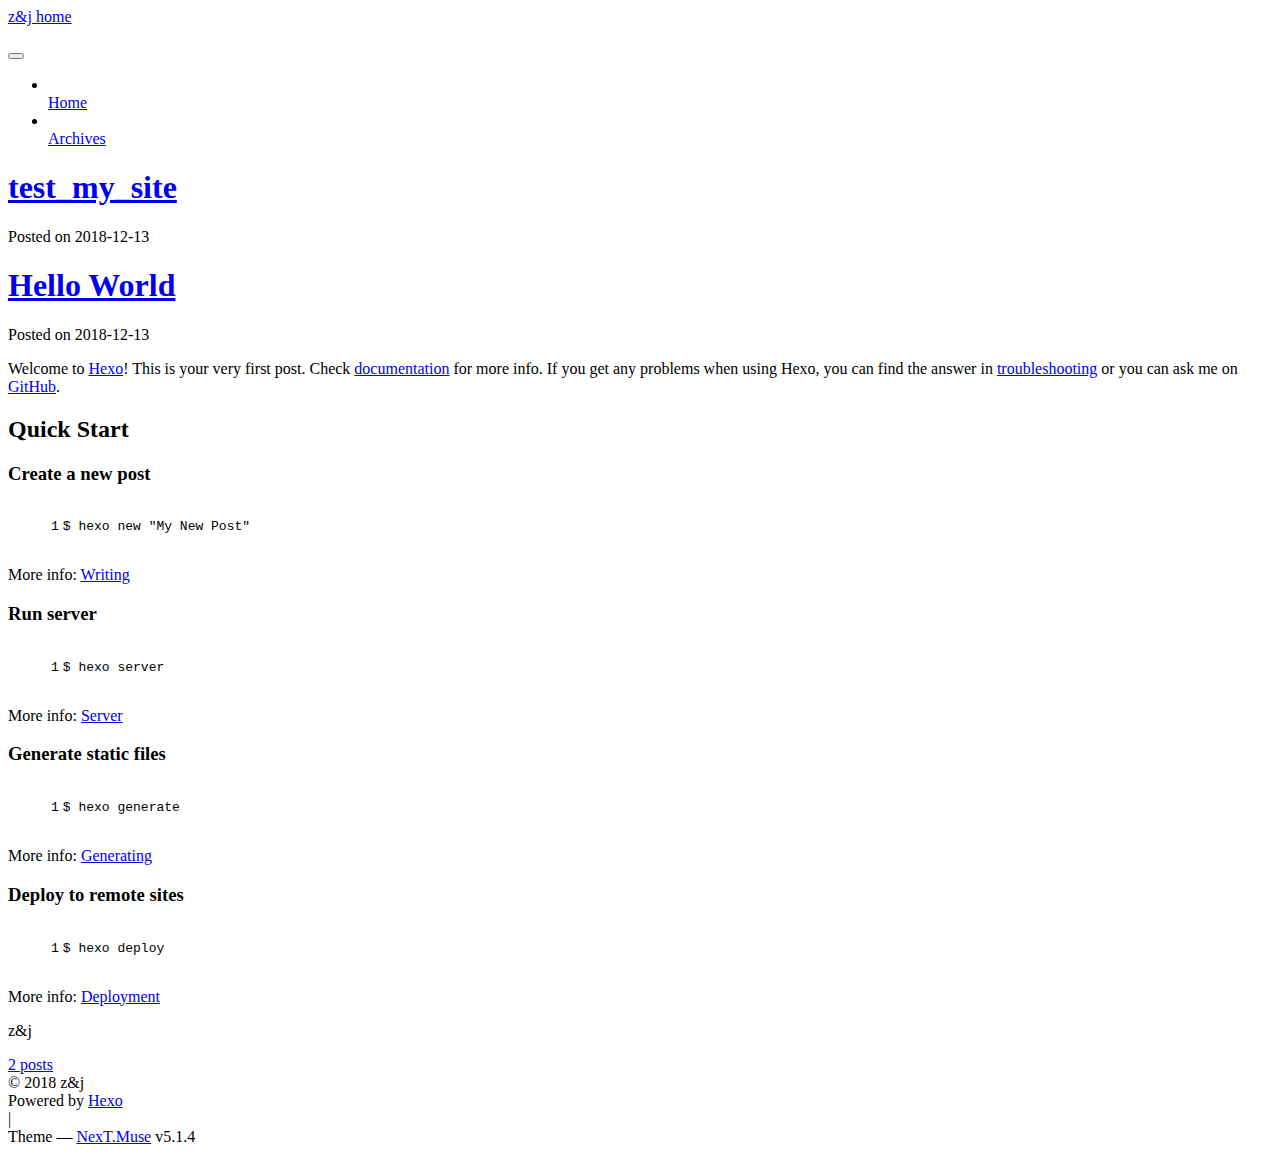
==== commit 8f7bd62b: "Site updated: 2018-12-13 16:34:21" ====
--- a/index.html
+++ b/index.html
@@ -80,12 +80,12 @@
 
 
 <meta property="og:type" content="website">
-<meta property="og:title" content="Hexo">
+<meta property="og:title" content="z&amp;j home">
 <meta property="og:url" content="https://codejkh.github.io/study_blog/index.html">
-<meta property="og:site_name" content="Hexo">
+<meta property="og:site_name" content="z&amp;j home">
 <meta property="og:locale" content="default">
 <meta name="twitter:card" content="summary">
-<meta name="twitter:title" content="Hexo">
+<meta name="twitter:title" content="z&amp;j home">
 
 
 
@@ -121,7 +121,7 @@
 
 
 
-  <title>Hexo</title>
+  <title>z&j home</title>
   
 
 
@@ -152,7 +152,7 @@
     <div class="custom-logo-site-title">
       <a href="/study_blog/" class="brand" rel="start">
         <span class="logo-line-before"><i></i></span>
-        <span class="site-title">Hexo</span>
+        <span class="site-title">z&j home</span>
         <span class="logo-line-after"><i></i></span>
       </a>
     </div>
@@ -232,13 +232,13 @@
     <link itemprop="mainEntityOfPage" href="https://codejkh.github.io/study_blog/study_blog/2018/12/13/test-my-site/">
 
     <span hidden itemprop="author" itemscope="" itemtype="http://schema.org/Person">
-      <meta itemprop="name" content="John Doe">
+      <meta itemprop="name" content="z&j">
       <meta itemprop="description" content="">
       <meta itemprop="image" content="/study_blog/images/avatar.gif">
     </span>
 
     <span hidden itemprop="publisher" itemscope="" itemtype="http://schema.org/Organization">
-      <meta itemprop="name" content="Hexo">
+      <meta itemprop="name" content="z&j home">
     </span>
 
     
@@ -351,13 +351,13 @@
     <link itemprop="mainEntityOfPage" href="https://codejkh.github.io/study_blog/study_blog/2018/12/13/hello-world/">
 
     <span hidden itemprop="author" itemscope="" itemtype="http://schema.org/Person">
-      <meta itemprop="name" content="John Doe">
+      <meta itemprop="name" content="z&j">
       <meta itemprop="description" content="">
       <meta itemprop="image" content="/study_blog/images/avatar.gif">
     </span>
 
     <span hidden itemprop="publisher" itemscope="" itemtype="http://schema.org/Organization">
-      <meta itemprop="name" content="Hexo">
+      <meta itemprop="name" content="z&j home">
     </span>
 
     
@@ -498,7 +498,7 @@
         <div class="site-overview">
           <div class="site-author motion-element" itemprop="author" itemscope="" itemtype="http://schema.org/Person">
             
-              <p class="site-author-name" itemprop="name">John Doe</p>
+              <p class="site-author-name" itemprop="name">z&j</p>
               <p class="site-description motion-element" itemprop="description"></p>
           </div>
 
@@ -554,7 +554,7 @@
   <span class="with-love">
     <i class="fa fa-user"></i>
   </span>
-  <span class="author" itemprop="copyrightHolder">John Doe</span>
+  <span class="author" itemprop="copyrightHolder">z&j</span>
 
   
 </div>
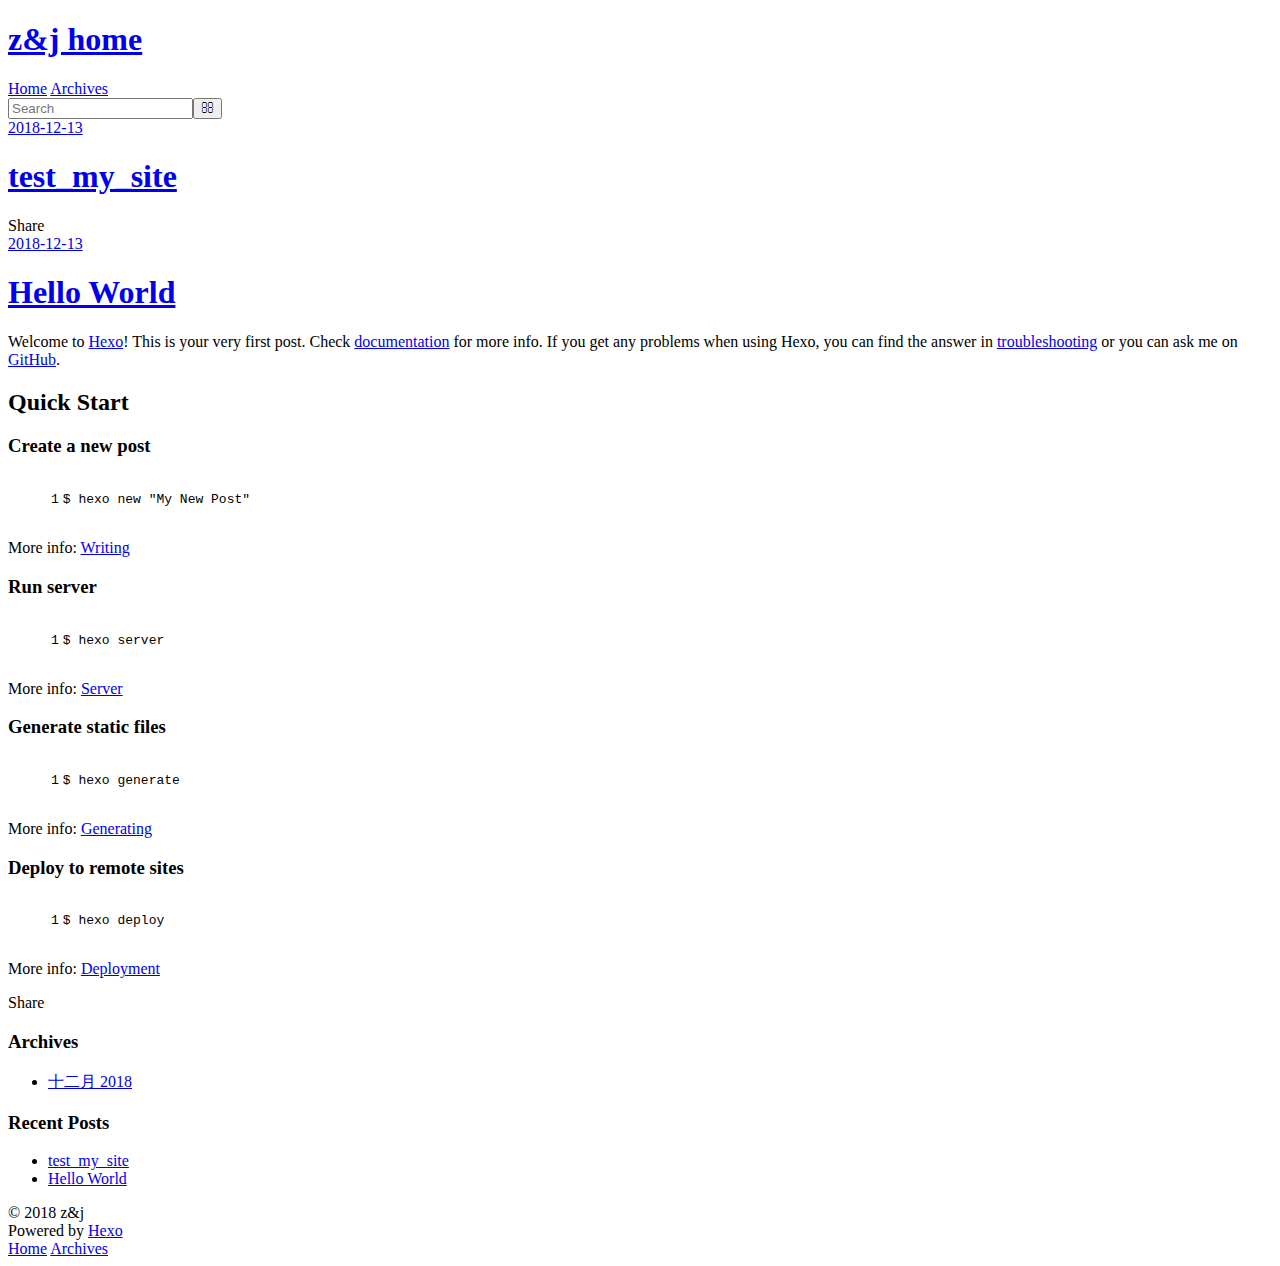
==== commit aa591e1c: "Site updated: 2018-12-13 17:13:29" ====
--- a/index.html
+++ b/index.html
@@ -1,425 +1,126 @@
 <!DOCTYPE html>
-
-
-
-  
-
-
-<html class="theme-next muse use-motion" lang="">
+<html>
 <head><meta name="generator" content="Hexo 3.8.0">
-  <meta charset="UTF-8">
-<meta http-equiv="X-UA-Compatible" content="IE=edge">
-<meta name="viewport" content="width=device-width, initial-scale=1, maximum-scale=1">
-<meta name="theme-color" content="#222">
-
-
-
-
-
-
-
-
-
-<meta http-equiv="Cache-Control" content="no-transform">
-<meta http-equiv="Cache-Control" content="no-siteapp">
-
-
-
-
-
-
-
-
-
-
-
-
-
-
-
-
-  
-  
-  <link href="/study_blog/lib/fancybox/source/jquery.fancybox.css?v=2.1.5" rel="stylesheet" type="text/css">
-
-
-
-
-
-
-
-<link href="/study_blog/lib/font-awesome/css/font-awesome.min.css?v=4.6.2" rel="stylesheet" type="text/css">
-
-<link href="/study_blog/css/main.css?v=5.1.4" rel="stylesheet" type="text/css">
-
-
-  <link rel="apple-touch-icon" sizes="180x180" href="/study_blog/images/apple-touch-icon-next.png?v=5.1.4">
-
-
-  <link rel="icon" type="image/png" sizes="32x32" href="/study_blog/images/favicon-32x32-next.png?v=5.1.4">
-
-
-  <link rel="icon" type="image/png" sizes="16x16" href="/study_blog/images/favicon-16x16-next.png?v=5.1.4">
-
-
-  <link rel="mask-icon" href="/study_blog/images/logo.svg?v=5.1.4" color="#222">
-
-
-
-
-
-  <meta name="keywords" content="Hexo, NexT">
-
-
-
-
-
-
-
-
-
-
-<meta property="og:type" content="website">
+  <meta charset="utf-8">
+  
+
+  
+  <title>z&amp;j home</title>
+  <meta name="viewport" content="width=device-width, initial-scale=1, maximum-scale=1">
+  <meta property="og:type" content="website">
 <meta property="og:title" content="z&amp;j home">
 <meta property="og:url" content="https://codejkh.github.io/study_blog/index.html">
 <meta property="og:site_name" content="z&amp;j home">
-<meta property="og:locale" content="default">
+<meta property="og:locale" content="zh-cn">
 <meta name="twitter:card" content="summary">
 <meta name="twitter:title" content="z&amp;j home">
-
-
-
-<script type="text/javascript" id="hexo.configurations">
-  var NexT = window.NexT || {};
-  var CONFIG = {
-    root: '/study_blog/',
-    scheme: 'Muse',
-    version: '5.1.4',
-    sidebar: {"position":"left","display":"post","offset":12,"b2t":false,"scrollpercent":false,"onmobile":false},
-    fancybox: true,
-    tabs: true,
-    motion: {"enable":true,"async":false,"transition":{"post_block":"fadeIn","post_header":"slideDownIn","post_body":"slideDownIn","coll_header":"slideLeftIn","sidebar":"slideUpIn"}},
-    duoshuo: {
-      userId: '0',
-      author: 'Author'
-    },
-    algolia: {
-      applicationID: '',
-      apiKey: '',
-      indexName: '',
-      hits: {"per_page":10},
-      labels: {"input_placeholder":"Search for Posts","hits_empty":"We didn't find any results for the search: ${query}","hits_stats":"${hits} results found in ${time} ms"}
-    }
-  };
-</script>
-
-
-
-  <link rel="canonical" href="https://codejkh.github.io/study_blog/">
-
-
-
-
-
-  <title>z&j home</title>
-  
-
-
-
-
-
-
-
-
+  
+    <link rel="alternate" href="/study_blog/atom.xml" title="z&amp;j home" type="application/atom+xml">
+  
+  
+    <link rel="icon" href="/favicon.png">
+  
+  
+    <link href="//fonts.googleapis.com/css?family=Source+Code+Pro" rel="stylesheet" type="text/css">
+  
+  <link rel="stylesheet" href="/study_blog/css/style.css">
 </head>
-
-<body itemscope="" itemtype="http://schema.org/WebPage" lang="default">
-
-  
-  
-    
-  
-
-  <div class="container sidebar-position-left 
-  page-home">
-    <div class="headband"></div>
-
-    <header id="header" class="header" itemscope="" itemtype="http://schema.org/WPHeader">
-      <div class="header-inner"><div class="site-brand-wrapper">
-  <div class="site-meta ">
-    
-
-    <div class="custom-logo-site-title">
-      <a href="/study_blog/" class="brand" rel="start">
-        <span class="logo-line-before"><i></i></span>
-        <span class="site-title">z&j home</span>
-        <span class="logo-line-after"><i></i></span>
-      </a>
-    </div>
-      
-        <p class="site-subtitle"></p>
-      
-  </div>
-
-  <div class="site-nav-toggle">
-    <button>
-      <span class="btn-bar"></span>
-      <span class="btn-bar"></span>
-      <span class="btn-bar"></span>
-    </button>
-  </div>
-</div>
-
-<nav class="site-nav">
-  
-
-  
-    <ul id="menu" class="menu">
-      
-        
-        <li class="menu-item menu-item-home">
-          <a href="/study_blog/" rel="section">
-            
-              <i class="menu-item-icon fa fa-fw fa-home"></i> <br>
-            
-            Home
-          </a>
-        </li>
-      
-        
-        <li class="menu-item menu-item-archives">
-          <a href="/study_blog/archives/" rel="section">
-            
-              <i class="menu-item-icon fa fa-fw fa-archive"></i> <br>
-            
-            Archives
-          </a>
-        </li>
-      
-
-      
-    </ul>
-  
-
-  
-</nav>
-
-
-
- </div>
-    </header>
-
-    <main id="main" class="main">
-      <div class="main-inner">
-        <div class="content-wrap">
-          <div id="content" class="content">
-            
-  <section id="posts" class="posts-expand">
-    
-      
-
-  
-
-  
-  
-  
-
-  <article class="post post-type-normal" itemscope="" itemtype="http://schema.org/Article">
-  
-  
-  
-  <div class="post-block">
-    <link itemprop="mainEntityOfPage" href="https://codejkh.github.io/study_blog/study_blog/2018/12/13/test-my-site/">
-
-    <span hidden itemprop="author" itemscope="" itemtype="http://schema.org/Person">
-      <meta itemprop="name" content="z&j">
-      <meta itemprop="description" content="">
-      <meta itemprop="image" content="/study_blog/images/avatar.gif">
-    </span>
-
-    <span hidden itemprop="publisher" itemscope="" itemtype="http://schema.org/Organization">
-      <meta itemprop="name" content="z&j home">
-    </span>
-
-    
-      <header class="post-header">
-
-        
-        
-          <h1 class="post-title" itemprop="name headline">
-                
-                <a class="post-title-link" href="/study_blog/2018/12/13/test-my-site/" itemprop="url">test_my_site</a></h1>
-        
-
-        <div class="post-meta">
-          <span class="post-time">
-            
-              <span class="post-meta-item-icon">
-                <i class="fa fa-calendar-o"></i>
-              </span>
-              
-                <span class="post-meta-item-text">Posted on</span>
-              
-              <time title="Post created" itemprop="dateCreated datePublished" datetime="2018-12-13T15:30:20+08:00">
-                2018-12-13
-              </time>
-            
-
-            
-
-            
-          </span>
-
-          
-
-          
-            
-          
-
-          
-          
-
-          
-
-          
-
-          
-
-        </div>
+</html>
+<body>
+  <div id="container">
+    <div id="wrap">
+      <header id="header">
+  <div id="banner"></div>
+  <div id="header-outer" class="outer">
+    <div id="header-title" class="inner">
+      <h1 id="logo-wrap">
+        <a href="/study_blog/" id="logo">z&amp;j home</a>
+      </h1>
+      
+    </div>
+    <div id="header-inner" class="inner">
+      <nav id="main-nav">
+        <a id="main-nav-toggle" class="nav-icon"></a>
+        
+          <a class="main-nav-link" href="/study_blog/">Home</a>
+        
+          <a class="main-nav-link" href="/study_blog/archives">Archives</a>
+        
+      </nav>
+      <nav id="sub-nav">
+        
+          <a id="nav-rss-link" class="nav-icon" href="/study_blog/atom.xml" title="RSS Feed"></a>
+        
+        <a id="nav-search-btn" class="nav-icon" title="Search"></a>
+      </nav>
+      <div id="search-form-wrap">
+        <form action="//google.com/search" method="get" accept-charset="UTF-8" class="search-form"><input type="search" name="q" class="search-form-input" placeholder="Search"><button type="submit" class="search-form-submit">&#xF002;</button><input type="hidden" name="sitesearch" value="https://codejkh.github.io/study_blog"></form>
+      </div>
+    </div>
+  </div>
+</header>
+      <div class="outer">
+        <section id="main">
+  
+    <article id="post-test-my-site" class="article article-type-post" itemscope="" itemprop="blogPost">
+  <div class="article-meta">
+    <a href="/study_blog/2018/12/13/test-my-site/" class="article-date">
+  <time datetime="2018-12-13T07:30:20.000Z" itemprop="datePublished">2018-12-13</time>
+</a>
+    
+  </div>
+  <div class="article-inner">
+    
+    
+      <header class="article-header">
+        
+  
+    <h1 itemprop="name">
+      <a class="article-title" href="/study_blog/2018/12/13/test-my-site/">test_my_site</a>
+    </h1>
+  
+
       </header>
     
-
-    
-    
-    
-    <div class="post-body" itemprop="articleBody">
-
-      
-      
-
-      
-        
-          
-            
-          
-        
-      
-    </div>
-    
-    
-    
-
-    
-
-    
-
-    
-
-    <footer class="post-footer">
-      
-
-      
-
-      
-
-      
-      
-        <div class="post-eof"></div>
+    <div class="article-entry" itemprop="articleBody">
+      
+        
+      
+    </div>
+    <footer class="article-footer">
+      <a data-url="https://codejkh.github.io/study_blog/2018/12/13/test-my-site/" data-id="cjpmdz5u200010hyo4ai6dgi0" class="article-share-link">Share</a>
+      
       
     </footer>
   </div>
   
-  
-  
-  </article>
-
-
-    
-      
-
-  
-
-  
-  
-  
-
-  <article class="post post-type-normal" itemscope="" itemtype="http://schema.org/Article">
-  
-  
-  
-  <div class="post-block">
-    <link itemprop="mainEntityOfPage" href="https://codejkh.github.io/study_blog/study_blog/2018/12/13/hello-world/">
-
-    <span hidden itemprop="author" itemscope="" itemtype="http://schema.org/Person">
-      <meta itemprop="name" content="z&j">
-      <meta itemprop="description" content="">
-      <meta itemprop="image" content="/study_blog/images/avatar.gif">
-    </span>
-
-    <span hidden itemprop="publisher" itemscope="" itemtype="http://schema.org/Organization">
-      <meta itemprop="name" content="z&j home">
-    </span>
-
-    
-      <header class="post-header">
-
-        
-        
-          <h1 class="post-title" itemprop="name headline">
-                
-                <a class="post-title-link" href="/study_blog/2018/12/13/hello-world/" itemprop="url">Hello World</a></h1>
-        
-
-        <div class="post-meta">
-          <span class="post-time">
-            
-              <span class="post-meta-item-icon">
-                <i class="fa fa-calendar-o"></i>
-              </span>
-              
-                <span class="post-meta-item-text">Posted on</span>
-              
-              <time title="Post created" itemprop="dateCreated datePublished" datetime="2018-12-13T15:29:04+08:00">
-                2018-12-13
-              </time>
-            
-
-            
-
-            
-          </span>
-
-          
-
-          
-            
-          
-
-          
-          
-
-          
-
-          
-
-          
-
-        </div>
+</article>
+
+
+  
+    <article id="post-hello-world" class="article article-type-post" itemscope="" itemprop="blogPost">
+  <div class="article-meta">
+    <a href="/study_blog/2018/12/13/hello-world/" class="article-date">
+  <time datetime="2018-12-13T07:29:04.282Z" itemprop="datePublished">2018-12-13</time>
+</a>
+    
+  </div>
+  <div class="article-inner">
+    
+    
+      <header class="article-header">
+        
+  
+    <h1 itemprop="name">
+      <a class="article-title" href="/study_blog/2018/12/13/hello-world/">Hello World</a>
+    </h1>
+  
+
       </header>
     
-
-    
-    
-    
-    <div class="post-body" itemprop="articleBody">
-
-      
-      
-
-      
-        
-          
-            <p>Welcome to <a href="https://hexo.io/" target="_blank" rel="noopener">Hexo</a>! This is your very first post. Check <a href="https://hexo.io/docs/" target="_blank" rel="noopener">documentation</a> for more info. If you get any problems when using Hexo, you can find the answer in <a href="https://hexo.io/docs/troubleshooting.html" target="_blank" rel="noopener">troubleshooting</a> or you can ask me on <a href="https://github.com/hexojs/hexo/issues" target="_blank" rel="noopener">GitHub</a>.</p>
+    <div class="article-entry" itemprop="articleBody">
+      
+        <p>Welcome to <a href="https://hexo.io/" target="_blank" rel="noopener">Hexo</a>! This is your very first post. Check <a href="https://hexo.io/docs/" target="_blank" rel="noopener">documentation</a> for more info. If you get any problems when using Hexo, you can find the answer in <a href="https://hexo.io/docs/troubleshooting.html" target="_blank" rel="noopener">troubleshooting</a> or you can ask me on <a href="https://github.com/hexojs/hexo/issues" target="_blank" rel="noopener">GitHub</a>.</p>
 <h2 id="Quick-Start"><a href="#Quick-Start" class="headerlink" title="Quick Start"></a>Quick Start</h2><h3 id="Create-a-new-post"><a href="#Create-a-new-post" class="headerlink" title="Create a new post"></a>Create a new post</h3><figure class="highlight bash"><table><tr><td class="gutter"><pre><span class="line">1</span><br></pre></td><td class="code"><pre><span class="line">$ hexo new <span class="string">"My New Post"</span></span><br></pre></td></tr></table></figure>
 <p>More info: <a href="https://hexo.io/docs/writing.html" target="_blank" rel="noopener">Writing</a></p>
 <h3 id="Run-server"><a href="#Run-server" class="headerlink" title="Run server"></a>Run server</h3><figure class="highlight bash"><table><tr><td class="gutter"><pre><span class="line">1</span><br></pre></td><td class="code"><pre><span class="line">$ hexo server</span><br></pre></td></tr></table></figure>
@@ -429,307 +130,95 @@
 <h3 id="Deploy-to-remote-sites"><a href="#Deploy-to-remote-sites" class="headerlink" title="Deploy to remote sites"></a>Deploy to remote sites</h3><figure class="highlight bash"><table><tr><td class="gutter"><pre><span class="line">1</span><br></pre></td><td class="code"><pre><span class="line">$ hexo deploy</span><br></pre></td></tr></table></figure>
 <p>More info: <a href="https://hexo.io/docs/deployment.html" target="_blank" rel="noopener">Deployment</a></p>
 
-          
-        
-      
-    </div>
-    
-    
-    
-
-    
-
-    
-
-    
-
-    <footer class="post-footer">
-      
-
-      
-
-      
-
-      
-      
-        <div class="post-eof"></div>
+      
+    </div>
+    <footer class="article-footer">
+      <a data-url="https://codejkh.github.io/study_blog/2018/12/13/hello-world/" data-id="cjpmdz5tp00000hyo230gx0sy" class="article-share-link">Share</a>
+      
       
     </footer>
   </div>
   
-  
-  
-  </article>
-
-
-    
-  </section>
-
-  
-
-
-          </div>
-          
-
-
-          
-
-        </div>
-        
-          
-  
-  <div class="sidebar-toggle">
-    <div class="sidebar-toggle-line-wrap">
-      <span class="sidebar-toggle-line sidebar-toggle-line-first"></span>
-      <span class="sidebar-toggle-line sidebar-toggle-line-middle"></span>
-      <span class="sidebar-toggle-line sidebar-toggle-line-last"></span>
-    </div>
-  </div>
-
-  <aside id="sidebar" class="sidebar">
-    
-    <div class="sidebar-inner">
-
-      
-
-      
-
-      <section class="site-overview-wrap sidebar-panel sidebar-panel-active">
-        <div class="site-overview">
-          <div class="site-author motion-element" itemprop="author" itemscope="" itemtype="http://schema.org/Person">
-            
-              <p class="site-author-name" itemprop="name">z&j</p>
-              <p class="site-description motion-element" itemprop="description"></p>
-          </div>
-
-          <nav class="site-state motion-element">
-
-            
-              <div class="site-state-item site-state-posts">
-              
-                <a href="/study_blog/archives/">
-              
-                  <span class="site-state-item-count">2</span>
-                  <span class="site-state-item-name">posts</span>
-                </a>
-              </div>
-            
-
-            
-
-            
-
-          </nav>
-
-          
-
-          
-
-          
-          
-
-          
-          
-
-          
-
-        </div>
-      </section>
-
-      
-
-      
-
-    </div>
-  </aside>
-
-
+</article>
+
+
+  
+
+
+</section>
+        
+          <aside id="sidebar">
+  
+    
+
+  
+    
+
+  
+    
+  
+    
+  <div class="widget-wrap">
+    <h3 class="widget-title">Archives</h3>
+    <div class="widget">
+      <ul class="archive-list"><li class="archive-list-item"><a class="archive-list-link" href="/study_blog/archives/2018/12/">十二月 2018</a></li></ul>
+    </div>
+  </div>
+
+
+  
+    
+  <div class="widget-wrap">
+    <h3 class="widget-title">Recent Posts</h3>
+    <div class="widget">
+      <ul>
+        
+          <li>
+            <a href="/study_blog/2018/12/13/test-my-site/">test_my_site</a>
+          </li>
+        
+          <li>
+            <a href="/study_blog/2018/12/13/hello-world/">Hello World</a>
+          </li>
+        
+      </ul>
+    </div>
+  </div>
+
+  
+</aside>
         
       </div>
-    </main>
-
-    <footer id="footer" class="footer">
-      <div class="footer-inner">
-        <div class="copyright">&copy; <span itemprop="copyrightYear">2018</span>
-  <span class="with-love">
-    <i class="fa fa-user"></i>
-  </span>
-  <span class="author" itemprop="copyrightHolder">z&j</span>
-
-  
-</div>
-
-
-  <div class="powered-by">Powered by <a class="theme-link" target="_blank" href="https://hexo.io">Hexo</a></div>
-
-
-
-  <span class="post-meta-divider">|</span>
-
-
-
-  <div class="theme-info">Theme &mdash; <a class="theme-link" target="_blank" href="https://github.com/iissnan/hexo-theme-next">NexT.Muse</a> v5.1.4</div>
-
-
-
-
-        
-
-
-
-
-
-
-
-        
-      </div>
-    </footer>
-
-    
-      <div class="back-to-top">
-        <i class="fa fa-arrow-up"></i>
-        
-      </div>
-    
-
-    
-
-  </div>
-
-  
-
-<script type="text/javascript">
-  if (Object.prototype.toString.call(window.Promise) !== '[object Function]') {
-    window.Promise = null;
-  }
-</script>
-
-
-
-
-
-
-
-
-
-  
-
-
-
-
-
-
-
-
-
-
-
-
-  
-  
-    <script type="text/javascript" src="/study_blog/lib/jquery/index.js?v=2.1.3"></script>
-  
-
-  
-  
-    <script type="text/javascript" src="/study_blog/lib/fastclick/lib/fastclick.min.js?v=1.0.6"></script>
-  
-
-  
-  
-    <script type="text/javascript" src="/study_blog/lib/jquery_lazyload/jquery.lazyload.js?v=1.9.7"></script>
-  
-
-  
-  
-    <script type="text/javascript" src="/study_blog/lib/velocity/velocity.min.js?v=1.2.1"></script>
-  
-
-  
-  
-    <script type="text/javascript" src="/study_blog/lib/velocity/velocity.ui.min.js?v=1.2.1"></script>
-  
-
-  
-  
-    <script type="text/javascript" src="/study_blog/lib/fancybox/source/jquery.fancybox.pack.js?v=2.1.5"></script>
-  
-
-
-  
-
-
-  <script type="text/javascript" src="/study_blog/js/src/utils.js?v=5.1.4"></script>
-
-  <script type="text/javascript" src="/study_blog/js/src/motion.js?v=5.1.4"></script>
-
-
-
-  
-  
-
-  
-
-  
-
-
-  <script type="text/javascript" src="/study_blog/js/src/bootstrap.js?v=5.1.4"></script>
-
-
-
-  
-
-
-  
-
-
-
-
-	
-
-
-
-
-
-  
-
-
-
-
-
-  
-
-
-
-
-
-
-
-
-
-
-
-
-  
-
-
-
-
-
-  
-
-  
-
-  
-
-  
-  
-
-  
-
-  
-
-  
-
+      <footer id="footer">
+  
+  <div class="outer">
+    <div id="footer-info" class="inner">
+      &copy; 2018 z&amp;j<br>
+      Powered by <a href="http://hexo.io/" target="_blank">Hexo</a>
+    </div>
+  </div>
+</footer>
+    </div>
+    <nav id="mobile-nav">
+  
+    <a href="/study_blog/" class="mobile-nav-link">Home</a>
+  
+    <a href="/study_blog/archives" class="mobile-nav-link">Archives</a>
+  
+</nav>
+    
+
+<script src="//ajax.googleapis.com/ajax/libs/jquery/2.0.3/jquery.min.js"></script>
+
+
+  <link rel="stylesheet" href="/study_blog/fancybox/jquery.fancybox.css">
+  <script src="/study_blog/fancybox/jquery.fancybox.pack.js"></script>
+
+
+<script src="/study_blog/js/script.js"></script>
+
+
+
+  </div>
 </body>
-</html>
+</html>